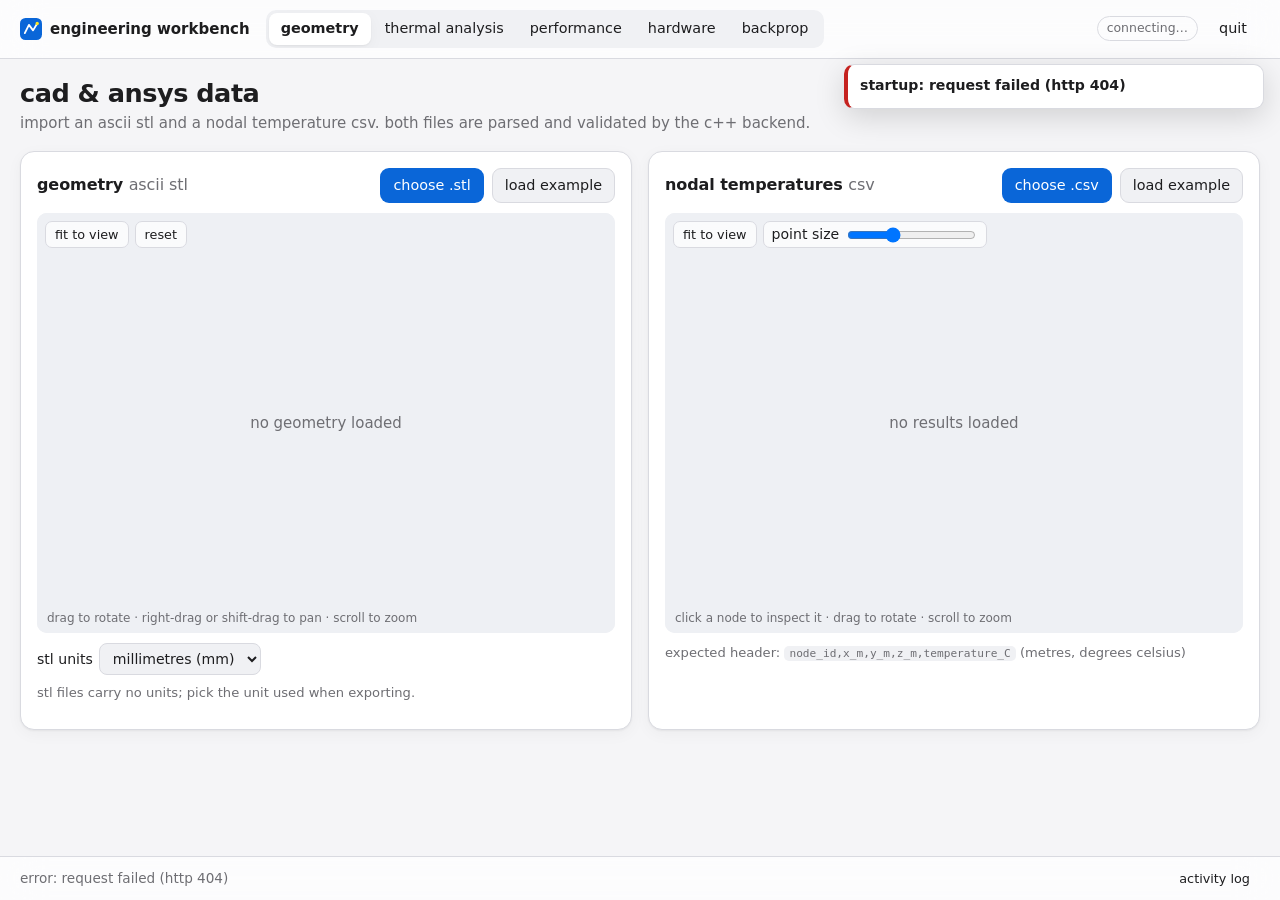
==== src/frontend/index.html @ 0b6282b2 "ui: geometry, thermal, performance, hardware and backprop views plain html/css/js, no third-party li" ====
<!doctype html>
<html lang="en">
<head>
<meta charset="utf-8">
<meta name="viewport" content="width=device-width, initial-scale=1">
<title>engineering workbench</title>
<link rel="icon" href="img/icon.svg" type="image/svg+xml">
<link rel="stylesheet" href="css/app.css">
</head>
<body>
<header class="topbar">
  <div class="brand">
    <img src="img/icon.svg" alt="" width="22" height="22">
    <span>engineering workbench</span>
  </div>
  <nav class="tabs" role="tablist" aria-label="views">
    <button role="tab" data-view="geometry" aria-selected="true">geometry</button>
    <button role="tab" data-view="thermal">thermal analysis</button>
    <button role="tab" data-view="performance">performance</button>
    <button role="tab" data-view="hardware">hardware</button>
    <button role="tab" data-view="backprop">backprop</button>
  </nav>
  <div class="topbar-right">
    <span id="conn" class="pill pill-muted" title="backend connection">connecting…</span>
    <button id="quit" class="btn btn-quiet" title="stop the backend and close">quit</button>
  </div>
</header>

<main>
  <!-- ======================= geometry ======================= -->
  <section id="view-geometry" class="view" role="tabpanel">
    <div class="view-head">
      <h1>cad &amp; ansys data</h1>
      <p>import an ascii stl and a nodal temperature csv. both files are parsed and validated by the c++ backend.</p>
    </div>
    <div class="grid-2">
      <article class="card">
        <div class="card-head">
          <h2>geometry <span class="muted">ascii stl</span></h2>
          <div class="row gap-s">
            <label class="btn btn-primary file-btn">choose .stl<input id="stl-file" type="file" accept=".stl,model/stl"></label>
            <button id="stl-example" class="btn">load example</button>
          </div>
        </div>
        <div class="viewer-wrap">
          <canvas id="stl-canvas" class="viewer" aria-label="3d stl view"></canvas>
          <div class="viewer-tools">
            <button class="btn btn-small" id="stl-fit">fit to view</button>
            <button class="btn btn-small" id="stl-reset">reset</button>
          </div>
          <div class="viewer-empty" id="stl-empty">no geometry loaded</div>
          <p class="viewer-hint">drag to rotate · right-drag or shift-drag to pan · scroll to zoom</p>
        </div>
        <div class="row gap-s wrap">
          <label class="field-inline">stl units
            <select id="stl-units">
              <option value="mm">millimetres (mm)</option>
              <option value="m">metres (m)</option>
              <option value="in">inches (in)</option>
            </select>
          </label>
          <span class="muted small">stl files carry no units; pick the unit used when exporting.</span>
        </div>
        <dl id="stl-info" class="facts"></dl>
      </article>

      <article class="card">
        <div class="card-head">
          <h2>nodal temperatures <span class="muted">csv</span></h2>
          <div class="row gap-s">
            <label class="btn btn-primary file-btn">choose .csv<input id="csv-file" type="file" accept=".csv,text/csv"></label>
            <button id="csv-example" class="btn">load example</button>
          </div>
        </div>
        <div class="viewer-wrap">
          <canvas id="csv-canvas" class="viewer" aria-label="3d point cloud view"></canvas>
          <div class="viewer-tools">
            <button class="btn btn-small" id="csv-fit">fit to view</button>
            <label class="field-inline small">point size <input id="csv-size" type="range" min="2" max="14" value="6"></label>
          </div>
          <div class="legend" id="csv-legend" hidden>
            <div class="legend-title">temperature (°C)</div>
            <div class="legend-body"><div class="legend-bar"></div><div class="legend-ticks" id="csv-ticks"></div></div>
          </div>
          <div class="viewer-empty" id="csv-empty">no results loaded</div>
          <p class="viewer-hint">click a node to inspect it · drag to rotate · scroll to zoom</p>
        </div>
        <p class="muted small">expected header: <code>node_id,x_m,y_m,z_m,temperature_C</code> (metres, degrees celsius)</p>
        <div id="csv-badge"></div>
        <dl id="csv-info" class="facts"></dl>
        <div id="csv-pick" class="pick" hidden></div>
      </article>
    </div>
  </section>

  <!-- ======================= thermal ======================= -->
  <section id="view-thermal" class="view" role="tabpanel" hidden>
    <div class="view-head">
      <h1>1d steady thermal fea</h1>
      <p>uniform rod, two-node linear elements: −d/dx(kA dT/dx) = qA with fixed end temperatures. lateral surface insulated.</p>
    </div>
    <div class="grid-side">
      <form id="fea-form" class="card form" novalidate>
        <h2>inputs</h2>
        <label class="field">length L <span class="unit">m</span><input name="L" type="text" inputmode="decimal" value="1" data-rule="pos"></label>
        <label class="field">area A <span class="unit">m²</span><input name="A" type="text" inputmode="decimal" value="1e-4" data-rule="pos"></label>
        <label class="field">conductivity k <span class="unit">W/(m·K)</span><input name="k" type="text" inputmode="decimal" value="10" data-rule="pos"></label>
        <label class="field">heat generation q <span class="unit">W/m³</span><input name="q" type="text" inputmode="decimal" value="10000" data-rule="num"></label>
        <label class="field">T(0) <span class="unit">°C</span><input name="T0" type="text" inputmode="decimal" value="100" data-rule="temp"></label>
        <label class="field">T(L) <span class="unit">°C</span><input name="TL" type="text" inputmode="decimal" value="20" data-rule="temp"></label>
        <label class="field">meshes N <span class="unit">elements</span><input name="meshes" type="text" value="10,20,40,80" data-rule="intlist"></label>
        <div class="row gap-s">
          <button class="btn btn-primary" type="submit" id="fea-run">run analysis</button>
          <button class="btn" type="button" id="fea-reset">brief values</button>
        </div>
      </form>
      <div class="stack">
        <article class="card">
          <div class="card-head">
            <h2>temperature along the rod</h2>
            <div class="row gap-s">
              <button class="btn btn-small" data-export="solution" disabled>nodes.csv</button>
              <button class="btn btn-small" data-export="midpoints" disabled>midpoints.csv</button>
              <button class="btn btn-small" data-png="fea-plot">png</button>
            </div>
          </div>
          <canvas id="fea-plot" class="plot"></canvas>
        </article>
        <article class="card">
          <div class="card-head">
            <h2>mesh convergence</h2>
            <div class="row gap-s">
              <button class="btn btn-small" data-export="convergence" disabled>convergence.csv</button>
              <button class="btn btn-small" data-png="conv-plot">png</button>
            </div>
          </div>
          <div class="table-wrap"><table id="fea-table" class="table"><thead><tr>
            <th>N</th><th>h (m)</th><th>max midpoint error (°C)</th><th>theory qh²/8k (°C)</th><th>max nodal error (°C)</th><th>observed order</th>
          </tr></thead><tbody><tr><td colspan="6" class="muted">run the analysis to fill this table</td></tr></tbody></table></div>
          <p class="muted small">midpoint error uses fe interpolation (T<sub>i</sub>+T<sub>i+1</sub>)/2 against the exact T at the element midpoint. observed order = log(e<sub>coarse</sub>/e<sub>fine</sub>) / log(h<sub>coarse</sub>/h<sub>fine</sub>).</p>
          <canvas id="conv-plot" class="plot plot-short"></canvas>
        </article>
        <article class="card prose">
          <h2>assumptions &amp; what i learned</h2>
          <ul>
            <li><b>physics:</b> steady state, constant k, uniform q, insulated sides, so heat only flows along x. units are si; temperature in °C (only differences enter the equation).</li>
            <li><b>boundary conditions:</b> both ends are dirichlet. they are imposed by moving the known column to the right-hand side and replacing the row with the identity, which keeps the matrix symmetric.</li>
            <li><b>element:</b> stiffness kA/h·[1 −1; −1 1], consistent load qAh/2·[1 1]. the global matrix is tridiagonal, solved with the thomas algorithm.</li>
            <li><b>debugging insight:</b> nodal errors came out at ~1e−13 °C for every mesh, which looked like "no convergence". that is a known 1d property: linear elements with exact load integration are exact at the nodes. the real discretisation error is between nodes, which is why the brief asks for midpoint errors; they fall 4× per mesh halving (order 2) and match qh²/8k exactly.</li>
          </ul>
        </article>
      </div>
    </div>
  </section>

  <!-- ======================= performance ======================= -->
  <section id="view-performance" class="view" role="tabpanel" hidden>
    <div class="view-head">
      <h1>multicore batch solves</h1>
      <p>the same fixed-seed batch of independent rod solves, run serially and on a bounded c++ worker pool.</p>
    </div>
    <div class="grid-side">
      <form id="perf-form" class="card form" novalidate>
        <h2>workload</h2>
        <label class="field">cases <span class="unit">solves</span><input name="cases" type="text" inputmode="numeric" value="200" data-rule="int"></label>
        <label class="field">mesh size <span class="unit">elements / case</span><input name="elements" type="text" inputmode="numeric" value="20000" data-rule="int"></label>
        <label class="field">seed<input name="seed" type="text" inputmode="numeric" value="20261101" data-rule="int0"></label>
        <label class="field">workers p<input name="workers" type="text" value="1,2,4" data-rule="intlist"></label>
        <label class="field">measured repetitions<input name="reps" type="text" inputmode="numeric" value="5" data-rule="int"></label>
        <label class="field">warm-up runs<input name="warmups" type="text" inputmode="numeric" value="1" data-rule="int0"></label>
        <p class="muted small">k is drawn from 1–400 W/(m·K), q from 1e3–1e5 W/m³. counts above the logical cpu count are skipped.</p>
        <div class="row gap-s">
          <button class="btn btn-primary" type="submit" id="perf-run">run benchmark</button>
        </div>
      </form>
      <div class="stack">
        <article class="card">
          <h2>machine</h2>
          <dl id="sys-info" class="facts facts-wide"></dl>
        </article>
        <article class="card">
          <div class="card-head">
            <h2>results</h2>
            <div class="row gap-s">
              <button class="btn btn-small" data-perf-export="benchmark_summary" disabled>summary.csv</button>
              <button class="btn btn-small" data-perf-export="benchmark_raw" disabled>raw.csv</button>
              <button class="btn btn-small" data-png="perf-plot">png</button>
            </div>
          </div>
          <div id="perf-agree"></div>
          <div class="table-wrap"><table id="perf-table" class="table"><thead><tr>
            <th>mode</th><th>p</th><th>runs (s)</th><th>median (s)</th><th>speedup T₁/Tₚ</th><th>efficiency</th><th>max |ΔT| (°C)</th>
          </tr></thead><tbody><tr><td colspan="7" class="muted">run the benchmark to fill this table</td></tr></tbody></table></div>
          <canvas id="perf-plot" class="plot plot-short"></canvas>
        </article>
        <article class="card prose">
          <h2>reading the numbers</h2>
          <ul>
            <li>only the solve loop is timed. case generation, thread start-up, file i/o and rendering are outside the timer; launch-to-ready is reported separately above.</li>
            <li>each solve is memory-bound (a few vectors of N doubles), so speedup flattens once threads compete for memory bandwidth and the shared cache.</li>
            <li>on hybrid cpus (performance + efficiency cores) a thread placed on an efficiency core finishes later, so efficiency below 1 is expected even with perfect load balancing.</li>
          </ul>
        </article>
      </div>
    </div>
  </section>

  <!-- ======================= hardware ======================= -->
  <section id="view-hardware" class="view" role="tabpanel" hidden>
    <div class="view-head">
      <h1>embedded integration</h1>
      <p>host-side adapters for one microcontroller, one fpga board and one jtag debug adapter. <b>every device here is simulated</b>; no usb, serial or jtag hardware is touched.</p>
    </div>
    <div class="row gap-s">
      <button class="btn btn-primary" id="hw-discover">discover devices</button>
      <span class="badge badge-sim">simulated</span>
    </div>
    <div id="hw-devices" class="grid-3"></div>
    <div class="grid-2">
      <article class="card">
        <h2>block diagram</h2>
        <img src="img/block_diagram.svg" alt="block diagram: host pc with usb hub to mcu board, fpga board and jtag adapter; jtag adapter drives the fpga tap" class="diagram">
      </article>
      <article class="card">
        <h2>device log</h2>
        <pre id="hw-log" class="log"></pre>
      </article>
    </div>
  </section>

  <!-- ======================= backprop ======================= -->
  <section id="view-backprop" class="view" role="tabpanel" hidden>
    <div class="view-head">
      <h1>handwritten backprop, checked in c++</h1>
      <p>h = tanh(wx + b), ŷ = vh + c, J = ½(ŷ − y)². x = 1, y = 2, start w = 0.5, b = 0, v = 1, c = 0, learning rate 0.1.</p>
    </div>
    <div class="grid-2">
      <article class="card">
        <h2>forward pass</h2>
        <dl id="bp-forward" class="facts"></dl>
        <h2>gradients: analytic vs central difference (ε = 1e−6)</h2>
        <div class="table-wrap"><table id="bp-table" class="table"><thead><tr>
          <th>param</th><th>before</th><th>∂J/∂θ analytic</th><th>central diff.</th><th>|error|</th><th>≤ 1e−5</th><th>after 1 step</th>
        </tr></thead><tbody></tbody></table></div>
        <div class="row gap-s">
          <button class="btn btn-small" data-bp-export="gradcheck">gradcheck.csv</button>
          <button class="btn btn-small" data-bp-export="loss">loss.csv</button>
        </div>
      </article>
      <article class="card">
        <div class="card-head">
          <h2>loss over training</h2>
          <button class="btn btn-small" data-png="bp-plot">png</button>
        </div>
        <canvas id="bp-plot" class="plot plot-short"></canvas>
        <div class="prose">
          <p>all four gradients are negative at the start: ŷ ≈ 0.462 is below the target 2, so increasing any parameter raises ŷ and lowers the loss. gradient descent steps against the gradient, so every parameter increases on the first step.</p>
          <p>the model can hit y = 2 exactly (via c alone), so the loss keeps falling towards zero; it drops fast early, then slows as the error and therefore the gradient shrink.</p>
        </div>
      </article>
    </div>
  </section>
</main>

<footer class="statusbar">
  <div id="status-text" class="status-text">ready</div>
  <div id="job" class="job" hidden>
    <div class="job-label" id="job-label"></div>
    <div class="progress"><div class="progress-fill" id="job-fill"></div></div>
    <button class="btn btn-small" id="job-cancel">cancel</button>
  </div>
  <button class="btn btn-small btn-quiet" id="log-toggle">activity log</button>
</footer>
<aside id="log-drawer" class="log-drawer" hidden>
  <div class="card-head"><h2>activity log</h2><button class="btn btn-small" id="log-close">close</button></div>
  <pre id="log-lines" class="log"></pre>
</aside>
<div id="toasts" class="toasts" aria-live="polite"></div>

<script type="module" src="js/main.js"></script>
</body>
</html>
---- src/frontend/css/app.css ----
/* engineering workbench ui. system font, light/dark tokens, no external assets. */

:root {
  --bg: #f5f5f7;
  --surface: #ffffff;
  --surface-2: #f0f1f4;
  --text: #1d1d1f;
  --muted: #6e6e73;
  --border: #d9dae0;
  --accent: #0a66d8;
  --accent-text: #ffffff;
  --ok: #1f8a4c;
  --warn: #b25e00;
  --err: #c5221f;
  --sim: #7a3fd1;
  --bar: rgba(255, 255, 255, 0.72);
  --shadow: 0 1px 2px rgba(0, 0, 0, 0.05), 0 4px 16px rgba(0, 0, 0, 0.04);
  --radius: 14px;
  --plot-grid: #e6e7eb;
  --plot-axis: #8e8e93;
  --viewer-bg: #eef0f4;
  color-scheme: light;
}

@media (prefers-color-scheme: dark) {
  :root {
    --bg: #111113;
    --surface: #1c1c1f;
    --surface-2: #26262a;
    --text: #f2f2f4;
    --muted: #9a9aa1;
    --border: #34343a;
    --accent: #3d8bff;
    --ok: #3ccf7c;
    --warn: #ffa53d;
    --err: #ff6b62;
    --sim: #b18cff;
    --bar: rgba(28, 28, 31, 0.72);
    --shadow: 0 1px 2px rgba(0, 0, 0, 0.4);
    --plot-grid: #2e2e33;
    --plot-axis: #8e8e93;
    --viewer-bg: #18181b;
    color-scheme: dark;
  }
}

* { box-sizing: border-box; }
[hidden] { display: none !important; }  /* class display rules must not resurrect hidden elements */
html, body { margin: 0; }
body {
  font: 15px/1.5 system-ui, "Segoe UI", sans-serif;
  background: var(--bg);
  color: var(--text);
  padding-bottom: 56px;
}
h1 { font-size: 1.6rem; line-height: 1.15; letter-spacing: -0.02em; margin: 0 0 4px; font-weight: 650; }
h2 { font-size: 1rem; margin: 0 0 10px; font-weight: 620; letter-spacing: -0.005em; }
p { margin: 0 0 8px; }
code { font: 0.85em ui-monospace, "Cascadia Mono", Consolas, monospace; background: var(--surface-2); padding: 1px 5px; border-radius: 5px; }
.muted { color: var(--muted); font-weight: 400; }
.small { font-size: 0.82rem; }

/* ---------- top bar ---------- */
.topbar {
  position: sticky; top: 0; z-index: 20;
  display: flex; align-items: center; gap: 16px;
  padding: 10px 20px;
  background: var(--bar);
  backdrop-filter: blur(20px) saturate(180%);
  -webkit-backdrop-filter: blur(20px) saturate(180%);
  border-bottom: 1px solid var(--border);
}
.brand { display: flex; align-items: center; gap: 8px; font-weight: 650; white-space: nowrap; }
.tabs { display: flex; gap: 2px; background: var(--surface-2); padding: 3px; border-radius: 10px; overflow-x: auto; }
.tabs button {
  border: 0; background: transparent; color: var(--text); font: inherit; font-size: 0.9rem;
  padding: 5px 12px; border-radius: 8px; cursor: pointer; white-space: nowrap;
}
.tabs button[aria-selected="true"] { background: var(--surface); box-shadow: var(--shadow); font-weight: 600; }
.tabs button:focus-visible { outline: 2px solid var(--accent); outline-offset: 1px; }
.topbar-right { margin-left: auto; display: flex; align-items: center; gap: 8px; }

/* ---------- layout ---------- */
main { max-width: 1440px; margin: 0 auto; padding: 20px; }
.view-head { margin-bottom: 16px; }
.view-head p { color: var(--muted); max-width: 820px; }
.grid-2 { display: grid; grid-template-columns: repeat(2, minmax(0, 1fr)); gap: 16px; margin-top: 16px; }
.grid-3 { display: grid; grid-template-columns: repeat(3, minmax(0, 1fr)); gap: 16px; margin-top: 16px; }
.grid-side { display: grid; grid-template-columns: 300px minmax(0, 1fr); gap: 16px; align-items: start; }
.stack { display: grid; gap: 16px; }
.stack .grid-2 { margin-top: 0; }
.row { display: flex; align-items: center; }
.wrap { flex-wrap: wrap; }
.gap-s { gap: 8px; }
@media (max-width: 1080px) {
  .grid-2, .grid-3, .grid-side { grid-template-columns: minmax(0, 1fr); }
  .topbar { flex-wrap: wrap; }
}

.card {
  background: var(--surface); border: 1px solid var(--border); border-radius: var(--radius);
  padding: 16px; box-shadow: var(--shadow); min-width: 0;
}
.card-head { display: flex; align-items: center; justify-content: space-between; gap: 8px; margin-bottom: 10px; flex-wrap: wrap; }
.card-head h2 { margin: 0; }

/* ---------- buttons ---------- */
.btn {
  font: inherit; font-size: 0.9rem; color: var(--text); background: var(--surface-2);
  border: 1px solid var(--border); border-radius: 9px; padding: 6px 12px; cursor: pointer;
  transition: transform 100ms ease-out, background 120ms;
}
.btn:hover { background: var(--border); }
.btn:active { transform: scale(0.97); }
.btn:disabled { opacity: 0.45; cursor: not-allowed; transform: none; }
.btn:focus-visible { outline: 2px solid var(--accent); outline-offset: 2px; }
.btn-primary { background: var(--accent); color: var(--accent-text); border-color: transparent; }
.btn-primary:hover { background: var(--accent); filter: brightness(1.08); }
.btn-small { font-size: 0.8rem; padding: 3px 9px; border-radius: 7px; }
.btn-quiet { background: transparent; border-color: transparent; }
.btn-danger { color: var(--err); }
.file-btn { position: relative; overflow: hidden; }
.file-btn input { position: absolute; inset: 0; opacity: 0; cursor: pointer; }

/* ---------- forms ---------- */
.form { display: grid; gap: 10px; }
.field { display: grid; grid-template-columns: 1fr auto; gap: 4px 8px; font-size: 0.88rem; }
.field input { grid-column: 1 / -1; }
.unit { color: var(--muted); font-size: 0.8rem; justify-self: end; }
input[type="text"], select {
  font: inherit; color: var(--text); background: var(--surface-2);
  border: 1px solid var(--border); border-radius: 8px; padding: 6px 9px; width: 100%;
}
input[type="text"]:focus, select:focus { outline: 2px solid var(--accent); outline-offset: 0; border-color: transparent; }
input[aria-invalid="true"] { border-color: var(--err); background: color-mix(in srgb, var(--err) 8%, var(--surface-2)); }
.field-error { grid-column: 1 / -1; color: var(--err); font-size: 0.8rem; }
.field-inline { display: inline-flex; align-items: center; gap: 6px; font-size: 0.88rem; }
.field-inline select { width: auto; }

/* ---------- facts, tables ---------- */
.facts { display: grid; grid-template-columns: max-content 1fr; gap: 3px 14px; margin: 10px 0 0; font-size: 0.88rem; }
.facts dt { color: var(--muted); }
.facts dd { margin: 0; font-variant-numeric: tabular-nums; overflow-wrap: anywhere; }
.facts-wide { grid-template-columns: max-content 1fr max-content 1fr; }
@media (max-width: 700px) { .facts-wide { grid-template-columns: max-content 1fr; } }
.table-wrap { overflow-x: auto; }
.table { border-collapse: collapse; width: 100%; font-size: 0.85rem; font-variant-numeric: tabular-nums; }
.table th { text-align: left; color: var(--muted); font-weight: 550; border-bottom: 1px solid var(--border); padding: 6px 8px; white-space: nowrap; }
.table td { border-bottom: 1px solid var(--border); padding: 6px 8px; white-space: nowrap; }
.table tr:last-child td { border-bottom: 0; }
.table td.ok { color: var(--ok); font-weight: 600; }
.table td.err { color: var(--err); font-weight: 600; }

/* ---------- badges / pills ---------- */
.pill { font-size: 0.78rem; padding: 2px 9px; border-radius: 99px; border: 1px solid var(--border); white-space: nowrap; }
.pill-ok { color: var(--ok); border-color: color-mix(in srgb, var(--ok) 40%, transparent); }
.pill-err { color: var(--err); border-color: color-mix(in srgb, var(--err) 40%, transparent); }
.pill-warn { color: var(--warn); border-color: color-mix(in srgb, var(--warn) 40%, transparent); }
.pill-muted { color: var(--muted); }
.badge { display: inline-block; font-size: 0.75rem; font-weight: 600; padding: 2px 8px; border-radius: 6px; letter-spacing: 0.02em; }
.badge-sim { color: var(--sim); background: color-mix(in srgb, var(--sim) 12%, transparent); }
.badge-ok { color: var(--ok); background: color-mix(in srgb, var(--ok) 12%, transparent); }
.badge-err { color: var(--err); background: color-mix(in srgb, var(--err) 12%, transparent); }
.badge-warn { color: var(--warn); background: color-mix(in srgb, var(--warn) 12%, transparent); }
.notice { font-size: 0.85rem; padding: 8px 10px; border-radius: 9px; margin-top: 10px; }
.notice-sim { color: var(--sim); background: color-mix(in srgb, var(--sim) 10%, transparent); }
.notice-warn { color: var(--warn); background: color-mix(in srgb, var(--warn) 10%, transparent); }

/* ---------- 3d viewers and plots ---------- */
.viewer-wrap { position: relative; border-radius: 10px; overflow: hidden; background: var(--viewer-bg); margin-bottom: 10px; }
.viewer { display: block; width: 100%; height: 420px; touch-action: none; cursor: grab; }
.viewer:active { cursor: grabbing; }
.viewer-tools { position: absolute; top: 8px; left: 8px; display: flex; gap: 6px; align-items: center; }
.viewer-tools .btn, .viewer-tools .field-inline { background: var(--bar); backdrop-filter: blur(12px); -webkit-backdrop-filter: blur(12px); }
.viewer-tools .field-inline { padding: 2px 8px; border-radius: 7px; border: 1px solid var(--border); }
.viewer-hint { position: absolute; bottom: 6px; left: 10px; margin: 0; font-size: 0.75rem; color: var(--muted); pointer-events: none; }
.viewer-empty { position: absolute; inset: 0; display: grid; place-items: center; color: var(--muted); pointer-events: none; }
.legend {
  position: absolute; top: 8px; right: 8px; padding: 8px 10px; border-radius: 10px;
  background: var(--bar); backdrop-filter: blur(12px); -webkit-backdrop-filter: blur(12px); border: 1px solid var(--border);
  font-size: 0.75rem;
}
.legend-title { font-weight: 600; margin-bottom: 4px; }
.legend-body { display: flex; gap: 6px; height: 180px; }
.legend-bar { width: 14px; border-radius: 4px; background: linear-gradient(to top, #440154, #3b528b, #21918c, #5ec962, #fde725); }
.legend-ticks { position: relative; width: 52px; font-variant-numeric: tabular-nums; }
.legend-ticks span { position: absolute; left: 0; transform: translateY(50%); white-space: nowrap; }
.pick { margin-top: 10px; padding: 10px 12px; border-radius: 10px; background: var(--surface-2); font-size: 0.88rem; }
.plot { display: block; width: 100%; height: 380px; }
.plot-short { height: 300px; }
.diagram { width: 100%; height: auto; border-radius: 8px; background: #fff; }

/* ---------- hardware cards ---------- */
.device h3 { margin: 0; font-size: 1rem; }
.device .kind { font-size: 0.75rem; color: var(--muted); text-transform: uppercase; letter-spacing: 0.06em; }
.device ul { margin: 8px 0; padding-left: 18px; font-size: 0.84rem; }
.device ul li { margin: 2px 0; }
.device .actions { display: flex; flex-wrap: wrap; gap: 6px; margin-top: 10px; }
.device .telemetry { margin-top: 10px; }
.device.busy { opacity: 0.75; }

/* ---------- prose ---------- */
.prose ul { margin: 0; padding-left: 18px; }
.prose li { margin: 6px 0; font-size: 0.9rem; }
.prose p { font-size: 0.9rem; }

/* ---------- status bar, log, toasts ---------- */
.statusbar {
  position: fixed; left: 0; right: 0; bottom: 0; z-index: 20;
  display: flex; align-items: center; gap: 16px; padding: 8px 20px;
  background: var(--bar); backdrop-filter: blur(20px) saturate(180%); -webkit-backdrop-filter: blur(20px) saturate(180%);
  border-top: 1px solid var(--border); font-size: 0.85rem;
}
.status-text { color: var(--muted); white-space: nowrap; overflow: hidden; text-overflow: ellipsis; min-width: 0; flex: 1; }
.job { display: flex; align-items: center; gap: 10px; flex: 1; min-width: 0; }
.job-label { white-space: nowrap; overflow: hidden; text-overflow: ellipsis; max-width: 260px; }
.progress { flex: 1; height: 6px; border-radius: 3px; background: var(--surface-2); overflow: hidden; min-width: 80px; }
.progress-fill { height: 100%; width: 0; background: var(--accent); border-radius: 3px; transition: width 150ms linear; }
.log { margin: 0; font: 0.78rem/1.45 ui-monospace, "Cascadia Mono", Consolas, monospace; white-space: pre-wrap; overflow-wrap: anywhere; max-height: 320px; overflow: auto; color: var(--text); }
.log-drawer {
  position: fixed; right: 16px; bottom: 56px; width: min(760px, calc(100vw - 32px)); z-index: 30;
  background: var(--surface); border: 1px solid var(--border); border-radius: var(--radius); padding: 14px; box-shadow: 0 12px 40px rgba(0,0,0,0.18);
}
.toasts { position: fixed; right: 16px; top: 64px; z-index: 40; display: grid; gap: 8px; width: min(420px, calc(100vw - 32px)); }
.toast {
  background: var(--surface); border: 1px solid var(--border); border-left: 4px solid var(--err);
  border-radius: 10px; padding: 10px 12px; box-shadow: 0 8px 30px rgba(0,0,0,0.15); font-size: 0.88rem;
  animation: toast-in 180ms ease-out;
}
.toast.ok { border-left-color: var(--ok); }
.toast.info { border-left-color: var(--accent); }
.toast b { display: block; margin-bottom: 2px; }
.toast .hint { color: var(--muted); }
@keyframes toast-in { from { opacity: 0; transform: translateY(-6px); } to { opacity: 1; transform: none; } }

@media (prefers-reduced-motion: reduce) {
  .toast { animation: none; }
  .btn:active { transform: none; }
  .progress-fill { transition: none; }
}
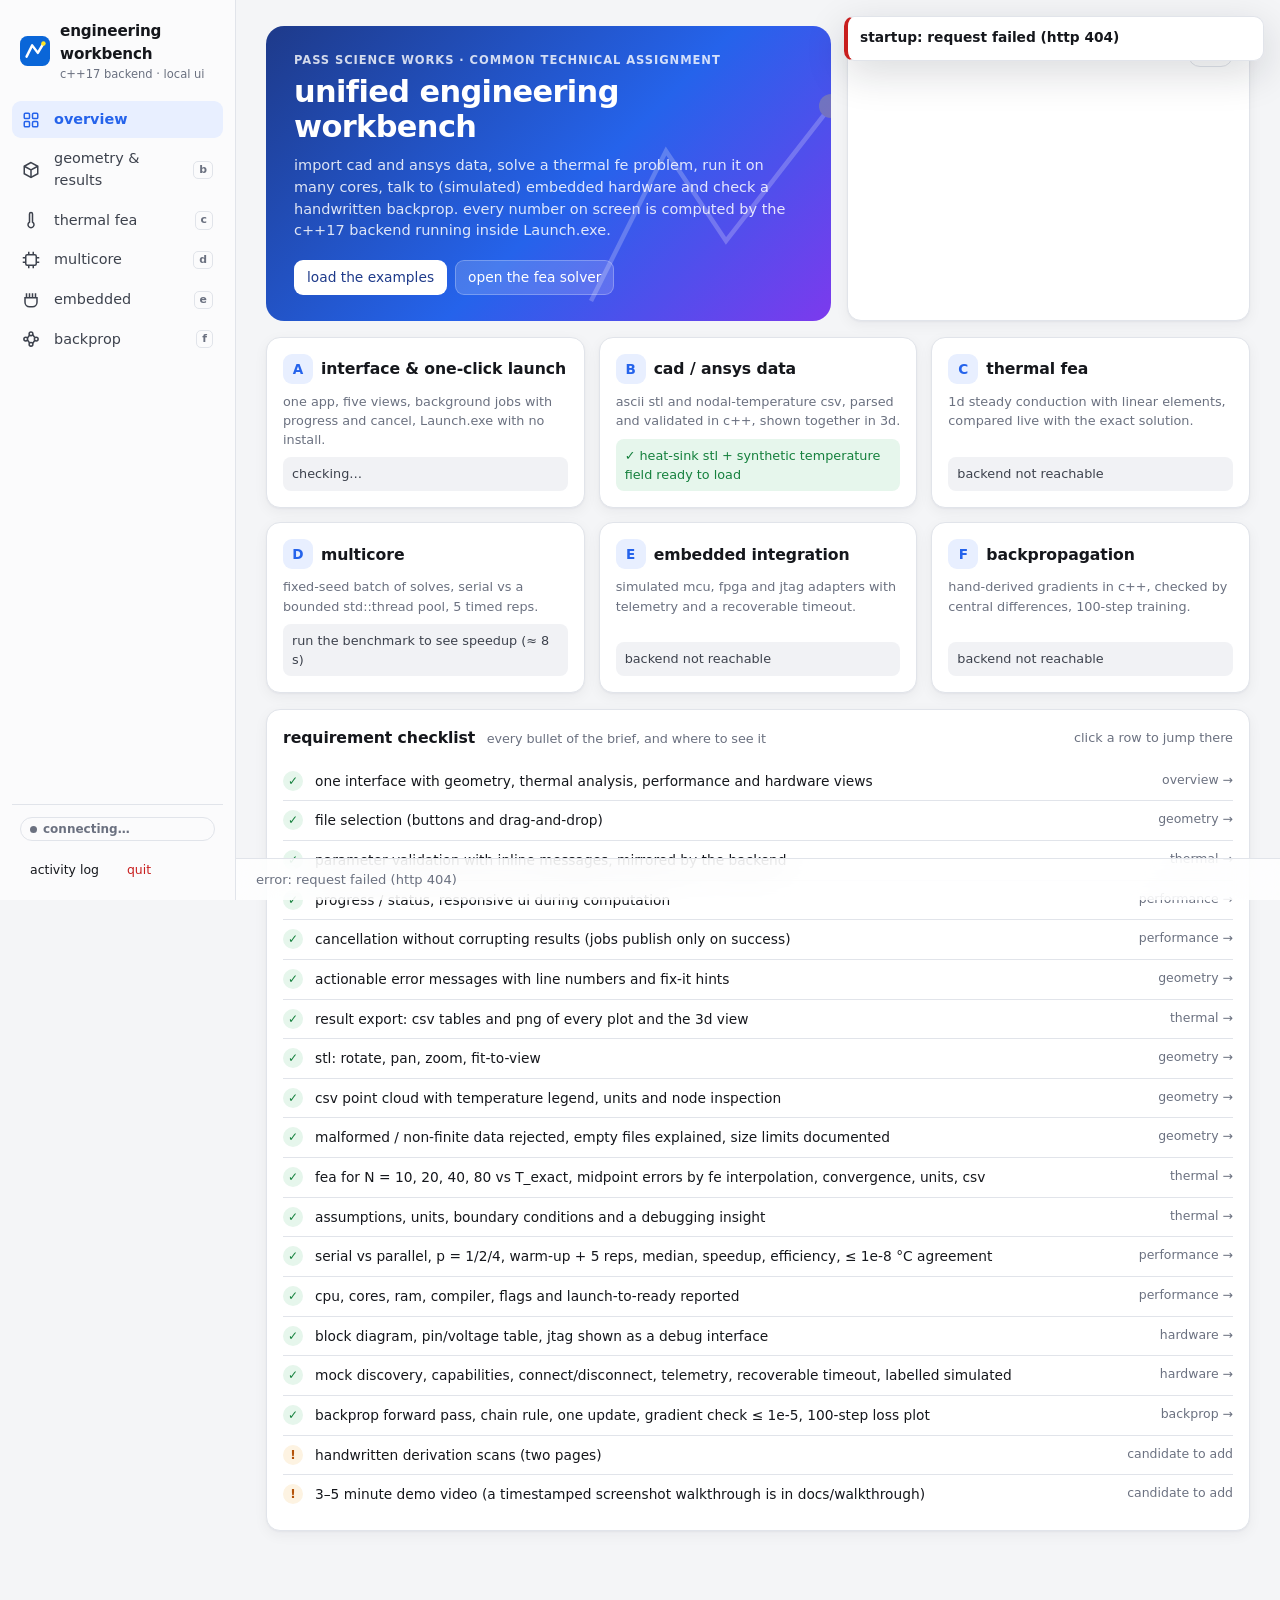
==== commit dc2fcc5b: "ui: rebuild as an interactive workbench - sidebar app shell with an overview page: one card per task" ====
--- a/src/frontend/index.html
+++ b/src/frontend/index.html
@@ -8,259 +8,402 @@
 <link rel="stylesheet" href="css/app.css">
 </head>
 <body>
-<header class="topbar">
-  <div class="brand">
-    <img src="img/icon.svg" alt="" width="22" height="22">
-    <span>engineering workbench</span>
-  </div>
-  <nav class="tabs" role="tablist" aria-label="views">
-    <button role="tab" data-view="geometry" aria-selected="true">geometry</button>
-    <button role="tab" data-view="thermal">thermal analysis</button>
-    <button role="tab" data-view="performance">performance</button>
-    <button role="tab" data-view="hardware">hardware</button>
-    <button role="tab" data-view="backprop">backprop</button>
-  </nav>
-  <div class="topbar-right">
-    <span id="conn" class="pill pill-muted" title="backend connection">connecting…</span>
-    <button id="quit" class="btn btn-quiet" title="stop the backend and close">quit</button>
-  </div>
-</header>
-
-<main>
-  <!-- ======================= geometry ======================= -->
-  <section id="view-geometry" class="view" role="tabpanel">
-    <div class="view-head">
-      <h1>cad &amp; ansys data</h1>
-      <p>import an ascii stl and a nodal temperature csv. both files are parsed and validated by the c++ backend.</p>
-    </div>
-    <div class="grid-2">
-      <article class="card">
-        <div class="card-head">
-          <h2>geometry <span class="muted">ascii stl</span></h2>
-          <div class="row gap-s">
-            <label class="btn btn-primary file-btn">choose .stl<input id="stl-file" type="file" accept=".stl,model/stl"></label>
-            <button id="stl-example" class="btn">load example</button>
-          </div>
-        </div>
-        <div class="viewer-wrap">
-          <canvas id="stl-canvas" class="viewer" aria-label="3d stl view"></canvas>
-          <div class="viewer-tools">
-            <button class="btn btn-small" id="stl-fit">fit to view</button>
-            <button class="btn btn-small" id="stl-reset">reset</button>
-          </div>
-          <div class="viewer-empty" id="stl-empty">no geometry loaded</div>
-          <p class="viewer-hint">drag to rotate · right-drag or shift-drag to pan · scroll to zoom</p>
-        </div>
-        <div class="row gap-s wrap">
-          <label class="field-inline">stl units
-            <select id="stl-units">
-              <option value="mm">millimetres (mm)</option>
-              <option value="m">metres (m)</option>
-              <option value="in">inches (in)</option>
-            </select>
-          </label>
-          <span class="muted small">stl files carry no units; pick the unit used when exporting.</span>
-        </div>
-        <dl id="stl-info" class="facts"></dl>
-      </article>
-
-      <article class="card">
-        <div class="card-head">
-          <h2>nodal temperatures <span class="muted">csv</span></h2>
-          <div class="row gap-s">
-            <label class="btn btn-primary file-btn">choose .csv<input id="csv-file" type="file" accept=".csv,text/csv"></label>
-            <button id="csv-example" class="btn">load example</button>
-          </div>
-        </div>
-        <div class="viewer-wrap">
-          <canvas id="csv-canvas" class="viewer" aria-label="3d point cloud view"></canvas>
-          <div class="viewer-tools">
-            <button class="btn btn-small" id="csv-fit">fit to view</button>
-            <label class="field-inline small">point size <input id="csv-size" type="range" min="2" max="14" value="6"></label>
-          </div>
-          <div class="legend" id="csv-legend" hidden>
+<div class="app">
+  <!-- ================= sidebar ================= -->
+  <aside class="sidebar">
+    <div class="brand">
+      <img src="img/icon.svg" alt="" width="30" height="30">
+      <div><b>engineering workbench</b><span>c++17 backend · local ui</span></div>
+    </div>
+    <nav class="nav" aria-label="views">
+      <button data-view="overview"><svg viewBox="0 0 24 24" fill="none" stroke="currentColor" stroke-width="2"><rect x="3" y="3" width="7" height="7" rx="1.5"/><rect x="14" y="3" width="7" height="7" rx="1.5"/><rect x="3" y="14" width="7" height="7" rx="1.5"/><rect x="14" y="14" width="7" height="7" rx="1.5"/></svg>overview<span></span></button>
+      <button data-view="geometry"><svg viewBox="0 0 24 24" fill="none" stroke="currentColor" stroke-width="2"><path d="M12 2 3 7v10l9 5 9-5V7z"/><path d="M3 7l9 5 9-5M12 12v10"/></svg>geometry &amp; results<span class="tag">b</span></button>
+      <button data-view="thermal"><svg viewBox="0 0 24 24" fill="none" stroke="currentColor" stroke-width="2"><path d="M14 14.8V4a2 2 0 1 0-4 0v10.8a4 4 0 1 0 4 0z"/></svg>thermal fea<span class="tag">c</span></button>
+      <button data-view="performance"><svg viewBox="0 0 24 24" fill="none" stroke="currentColor" stroke-width="2"><rect x="5" y="5" width="14" height="14" rx="2"/><path d="M9 1v4M15 1v4M9 19v4M15 19v4M1 9h4M1 15h4M19 9h4M19 15h4"/></svg>multicore<span class="tag">d</span></button>
+      <button data-view="hardware"><svg viewBox="0 0 24 24" fill="none" stroke="currentColor" stroke-width="2"><path d="M6 3v6M10 3v6M14 3v6M18 3v6M4 9h16v6a6 6 0 0 1-6 6h-4a6 6 0 0 1-6-6z"/></svg>embedded<span class="tag">e</span></button>
+      <button data-view="backprop"><svg viewBox="0 0 24 24" fill="none" stroke="currentColor" stroke-width="2"><circle cx="5" cy="12" r="2.5"/><circle cx="12" cy="5" r="2.5"/><circle cx="12" cy="19" r="2.5"/><circle cx="19" cy="12" r="2.5"/><path d="M7 11l3-4M7 13l3 4M14 6l3 4M14 18l3-4"/></svg>backprop<span class="tag">f</span></button>
+    </nav>
+    <div class="sidebar-foot">
+      <span id="conn" class="pill pill-muted">connecting…</span>
+      <div class="machine" id="machine"></div>
+      <div class="row">
+        <button class="btn btn-small btn-ghost" id="log-toggle">activity log</button>
+        <button class="btn btn-small btn-ghost btn-danger" id="quit" title="stop the backend">quit</button>
+      </div>
+    </div>
+  </aside>
+
+  <div class="main">
+  <!-- ================= overview ================= -->
+  <section id="view-overview" class="view page" hidden>
+    <div class="hero">
+      <div class="hero-main">
+        <div class="eyebrow" style="color:rgba(255,255,255,.8)">pass science works · common technical assignment</div>
+        <h1>unified engineering workbench</h1>
+        <p>import cad and ansys data, solve a thermal fe problem, run it on many cores, talk to (simulated) embedded hardware and check a handwritten backprop. every number on screen is computed by the c++17 backend running inside Launch.exe.</p>
+        <div class="row wrap">
+          <button class="btn btn-primary" data-goto="geometry" data-demo>load the examples</button>
+          <button class="btn" data-goto="thermal">open the fea solver</button>
+        </div>
+        <svg class="deco" viewBox="0 0 200 200" fill="none" stroke="#fff" stroke-width="3"><path d="M20 160 L70 60 L110 120 L180 30"/><circle cx="180" cy="30" r="8" fill="#fde725" stroke="none"/></svg>
+      </div>
+      <div class="card">
+        <div class="card-head"><h2>this session</h2><span class="pill pill-muted" id="ov-conn">…</span></div>
+        <dl class="facts" id="ov-session"></dl>
+      </div>
+    </div>
+    <div class="task-grid" id="ov-tasks"></div>
+    <div class="card" style="margin-top:16px">
+      <div class="card-head">
+        <h2>requirement checklist <span class="sub">every bullet of the brief, and where to see it</span></h2>
+        <span class="muted small">click a row to jump there</span>
+      </div>
+      <div class="checklist" id="ov-checklist"></div>
+    </div>
+  </section>
+
+  <!-- ================= geometry ================= -->
+  <section id="view-geometry" class="view page" hidden>
+    <div class="page-head">
+      <div>
+        <div class="eyebrow">task b · cad / ansys data</div>
+        <h1>geometry &amp; nodal results</h1>
+        <p>an ascii stl and a nodal-temperature csv, parsed and validated in c++, shown together in one 3d view. drop files anywhere on the viewer.</p>
+      </div>
+      <div class="row wrap">
+        <label class="btn file-btn">open .stl<input id="stl-file" type="file" accept=".stl"></label>
+        <label class="btn file-btn">open .csv<input id="csv-file" type="file" accept=".csv,text/csv"></label>
+        <button class="btn btn-primary" id="geo-examples">load examples</button>
+      </div>
+    </div>
+    <div class="split-r">
+      <div class="stack">
+        <div class="viewer-wrap" id="geo-wrap">
+          <canvas id="geo-canvas" class="viewer" aria-label="3d view"></canvas>
+          <canvas id="geo-gizmo" class="viewer-gizmo"></canvas>
+          <div class="overlay overlay-tl">
+            <div class="seg" id="geo-views" role="group" aria-label="view">
+              <button data-v="iso" aria-pressed="true">iso</button><button data-v="top">top</button><button data-v="front">front</button><button data-v="right">right</button>
+            </div>
+            <button class="btn btn-small glass" id="geo-fit">fit</button>
+            <button class="btn btn-small glass" id="geo-png">png</button>
+          </div>
+          <div class="legend glass" id="geo-legend" hidden>
             <div class="legend-title">temperature (°C)</div>
-            <div class="legend-body"><div class="legend-bar"></div><div class="legend-ticks" id="csv-ticks"></div></div>
-          </div>
-          <div class="viewer-empty" id="csv-empty">no results loaded</div>
-          <p class="viewer-hint">click a node to inspect it · drag to rotate · scroll to zoom</p>
-        </div>
-        <p class="muted small">expected header: <code>node_id,x_m,y_m,z_m,temperature_C</code> (metres, degrees celsius)</p>
-        <div id="csv-badge"></div>
-        <dl id="csv-info" class="facts"></dl>
-        <div id="csv-pick" class="pick" hidden></div>
-      </article>
-    </div>
-  </section>
-
-  <!-- ======================= thermal ======================= -->
-  <section id="view-thermal" class="view" role="tabpanel" hidden>
-    <div class="view-head">
-      <h1>1d steady thermal fea</h1>
-      <p>uniform rod, two-node linear elements: −d/dx(kA dT/dx) = qA with fixed end temperatures. lateral surface insulated.</p>
-    </div>
-    <div class="grid-side">
-      <form id="fea-form" class="card form" novalidate>
-        <h2>inputs</h2>
-        <label class="field">length L <span class="unit">m</span><input name="L" type="text" inputmode="decimal" value="1" data-rule="pos"></label>
-        <label class="field">area A <span class="unit">m²</span><input name="A" type="text" inputmode="decimal" value="1e-4" data-rule="pos"></label>
-        <label class="field">conductivity k <span class="unit">W/(m·K)</span><input name="k" type="text" inputmode="decimal" value="10" data-rule="pos"></label>
-        <label class="field">heat generation q <span class="unit">W/m³</span><input name="q" type="text" inputmode="decimal" value="10000" data-rule="num"></label>
-        <label class="field">T(0) <span class="unit">°C</span><input name="T0" type="text" inputmode="decimal" value="100" data-rule="temp"></label>
-        <label class="field">T(L) <span class="unit">°C</span><input name="TL" type="text" inputmode="decimal" value="20" data-rule="temp"></label>
-        <label class="field">meshes N <span class="unit">elements</span><input name="meshes" type="text" value="10,20,40,80" data-rule="intlist"></label>
-        <div class="row gap-s">
-          <button class="btn btn-primary" type="submit" id="fea-run">run analysis</button>
-          <button class="btn" type="button" id="fea-reset">brief values</button>
+            <div class="legend-body"><div class="legend-bar" id="geo-legend-bar"></div><div class="legend-ticks" id="geo-ticks"></div></div>
+          </div>
+          <div class="tooltip glass" id="geo-tip" hidden></div>
+          <div class="dropzone" id="geo-drop">
+            <div class="inner">
+              <svg viewBox="0 0 24 24" fill="none" stroke="currentColor" stroke-width="1.6"><path d="M12 2 3 7v10l9 5 9-5V7z"/><path d="M3 7l9 5 9-5M12 12v10"/></svg>
+              <b>drop an .stl or .csv here</b>
+              <span class="muted small">ascii stl in any unit · csv with node_id,x_m,y_m,z_m,temperature_C</span>
+              <button class="btn btn-primary" id="geo-examples-2">load the heat-sink examples</button>
+            </div>
+          </div>
+          <p class="viewer-hint">drag rotate · right-drag / shift-drag pan · wheel zoom · hover a node to inspect, click to pin</p>
+        </div>
+        <div class="grid-2">
+          <div class="card"><div class="card-head"><h2>geometry file</h2><span id="stl-status"></span></div><dl class="facts" id="stl-info"><dt>status</dt><dd class="muted">no stl loaded</dd></dl></div>
+          <div class="card"><div class="card-head"><h2>results file</h2><span id="csv-status"></span></div><div id="csv-badge"></div><dl class="facts" id="csv-info"><dt>status</dt><dd class="muted">no csv loaded</dd></dl></div>
+        </div>
+      </div>
+      <div class="card inspector sticky">
+        <div class="section">
+          <h3>geometry</h3>
+          <label class="switch"><input type="checkbox" id="show-mesh" checked> show stl</label>
+          <div class="field" style="margin-top:10px">
+            <div class="field-top">stl unit <span class="unit">converted to metres in c++</span></div>
+            <select id="stl-units"><option value="mm">millimetres (mm)</option><option value="cm">centimetres (cm)</option><option value="m">metres (m)</option><option value="in">inches (in)</option></select>
+          </div>
+          <div class="field"><div class="field-top">opacity <span class="unit" id="opacity-val">100 %</span></div><input type="range" id="mesh-opacity" min="10" max="100" value="100"></div>
+          <label class="switch"><input type="checkbox" id="wireframe"> wireframe edges</label>
+        </div>
+        <div class="section">
+          <h3>results</h3>
+          <label class="switch"><input type="checkbox" id="show-points" checked> show nodes</label>
+          <div class="field" style="margin-top:10px">
+            <div class="field-top">colour map</div>
+            <div class="seg" id="cmap"><button data-c="inferno" aria-pressed="true">inferno</button><button data-c="viridis">viridis</button><button data-c="coolwarm">cool–warm</button></div>
+          </div>
+          <div class="field"><div class="field-top">show nodes ≥ <span class="unit num" id="thr-val">–</span></div><input type="range" id="threshold" min="0" max="1000" value="0" disabled></div>
+          <div class="field"><div class="field-top">colour range (°C) <button class="btn btn-small btn-ghost" id="range-auto">auto</button></div>
+            <div class="row"><input type="number" id="range-lo" step="any" aria-label="minimum °C"><span class="muted">to</span><input type="number" id="range-hi" step="any" aria-label="maximum °C"></div></div>
+          <div class="field"><div class="field-top">point size <span class="unit" id="size-val">5 px</span></div><input type="range" id="point-size" min="2" max="14" value="5"></div>
+        </div>
+        <div class="section">
+          <h3>inspect node <button class="btn btn-small btn-ghost" id="hottest">hottest</button></h3>
+          <dl class="facts" id="pick-info"><dt>node</dt><dd class="muted">hover or click a node</dd></dl>
+        </div>
+      </div>
+    </div>
+  </section>
+
+  <!-- ================= thermal ================= -->
+  <section id="view-thermal" class="view page" hidden>
+    <div class="page-head">
+      <div>
+        <div class="eyebrow">task c · thermal fea</div>
+        <h1>1d steady conduction, linear elements</h1>
+        <p>−d/dx(kA dT/dx) = qA with T(0) and T(L) fixed and insulated sides. move any slider: the c++ solver re-runs every mesh and compares it with T<sub>exact</sub>(x) = T₀ + (T_L − T₀)x/L + (q/2k)x(L − x).</p>
+      </div>
+      <div class="row wrap">
+        <button class="btn" id="fea-brief">reset to brief values</button>
+        <button class="btn" id="fea-job" title="for very fine meshes: runs in the background with progress and cancel">run as job</button>
+      </div>
+    </div>
+    <div class="split">
+      <form class="card sticky" id="fea-form" novalidate>
+        <div class="section">
+          <h3>material &amp; load</h3>
+          <div class="field" data-slider="k" data-min="0.5" data-max="400" data-step="0.5"><div class="field-top">conductivity k <span class="unit">W/(m·K)</span></div><div class="field-row"><input type="range"><input type="text" inputmode="decimal" name="k" value="10" data-rule="pos"></div></div>
+          <div class="field" data-slider="q" data-min="-20000" data-max="50000" data-step="100"><div class="field-top">heat generation q <span class="unit">W/m³</span></div><div class="field-row"><input type="range"><input type="text" inputmode="decimal" name="q" value="10000" data-rule="num"></div></div>
+        </div>
+        <div class="section">
+          <h3>boundary temperatures</h3>
+          <div class="field" data-slider="T0" data-min="-50" data-max="300" data-step="1"><div class="field-top">T(0) <span class="unit">°C</span></div><div class="field-row"><input type="range"><input type="text" inputmode="decimal" name="T0" value="100" data-rule="temp"></div></div>
+          <div class="field" data-slider="TL" data-min="-50" data-max="300" data-step="1"><div class="field-top">T(L) <span class="unit">°C</span></div><div class="field-row"><input type="range"><input type="text" inputmode="decimal" name="TL" value="20" data-rule="temp"></div></div>
+        </div>
+        <div class="section">
+          <h3>geometry</h3>
+          <div class="field" data-slider="L" data-min="0.1" data-max="5" data-step="0.1"><div class="field-top">length L <span class="unit">m</span></div><div class="field-row"><input type="range"><input type="text" inputmode="decimal" name="L" value="1" data-rule="pos"></div></div>
+          <div class="field"><div class="field-top">area A <span class="unit">m²</span></div><input type="text" inputmode="decimal" name="A" value="1e-4" data-rule="pos"></div>
+        </div>
+        <div class="section">
+          <h3>meshes N <span class="muted small">elements</span></h3>
+          <div class="chips" id="mesh-chips"></div>
+          <div class="field" style="margin-top:10px"><div class="field-top">custom list</div><input type="text" name="meshes" id="meshes" value="10,20,40,80" data-rule="intlist"></div>
         </div>
       </form>
       <div class="stack">
-        <article class="card">
+        <div class="kpis" id="fea-kpis"></div>
+        <div class="card">
           <div class="card-head">
             <h2>temperature along the rod</h2>
-            <div class="row gap-s">
-              <button class="btn btn-small" data-export="solution" disabled>nodes.csv</button>
-              <button class="btn btn-small" data-export="midpoints" disabled>midpoints.csv</button>
-              <button class="btn btn-small" data-png="fea-plot">png</button>
+            <div class="row"><button class="btn btn-small" data-csv="nodes">nodes.csv</button><button class="btn btn-small" data-png="fea-plot">png</button></div>
+          </div>
+          <canvas id="fea-plot" class="plot plot-tall"></canvas>
+          <p class="muted small" style="margin:6px 0 0">every plot: drag a box to zoom, double-click to reset, click a legend entry to hide it, hover for values.</p>
+        </div>
+        <div class="grid-2">
+          <div class="card">
+            <div class="card-head">
+              <h2>error along the rod <span class="sub">|T_fe(x) − T_exact(x)|</span></h2>
+              <div class="row"><button class="btn btn-small" data-csv="midpoints">midpoints.csv</button><button class="btn btn-small" data-png="err-plot">png</button></div>
             </div>
-          </div>
-          <canvas id="fea-plot" class="plot"></canvas>
-        </article>
-        <article class="card">
+            <canvas id="err-plot" class="plot"></canvas>
+            <p class="muted small" style="margin:8px 0 0">zero at every node, an arch inside each element; the arch tops are the midpoint errors the brief asks for. hide N = 10 in the legend to see the finer meshes.</p>
+          </div>
+          <div class="card">
+            <div class="card-head">
+              <h2>mesh convergence</h2>
+              <div class="row"><button class="btn btn-small" data-csv="convergence">convergence.csv</button><button class="btn btn-small" data-png="conv-plot">png</button></div>
+            </div>
+            <canvas id="conv-plot" class="plot"></canvas>
+            <p class="muted small" style="margin:8px 0 0">log–log: a slope of 2 means the error drops 4× each time h halves.</p>
+          </div>
+        </div>
+        <div class="card">
+          <div class="card-head"><h2>error table</h2><span class="muted small">midpoint error uses fe interpolation (T<sub>i</sub>+T<sub>i+1</sub>)/2</span></div>
+          <div class="table-wrap"><table class="table" id="fea-table"><thead><tr>
+            <th>N</th><th>h (m)</th><th>max midpoint error (°C)</th><th>theory qh²/8k (°C)</th><th>at x (m)</th><th>max nodal error (°C)</th><th>observed order</th>
+          </tr></thead><tbody></tbody></table></div>
+        </div>
+        <details class="card more">
+          <summary>assumptions, units, boundary conditions and what i learned</summary>
+          <div class="prose"><ul>
+            <li><b>physics:</b> steady state, constant k, uniform q, insulated sides, so heat only flows along x. si units; temperature in °C (only differences enter the equation).</li>
+            <li><b>elements:</b> stiffness kA/h·[1 −1; −1 1] (W/K) and consistent load qAh/2·[1 1] (W), summed into a tridiagonal system solved by the thomas algorithm.</li>
+            <li><b>boundary conditions:</b> both ends are dirichlet. the known column moves to the right-hand side and the row becomes the identity, which keeps the matrix symmetric.</li>
+            <li><b>check yourself:</b> the kpi row shows heat leaving both ends; it always adds up to the heat generated, qAL (energy balance).</li>
+            <li><b>debugging insight:</b> nodal errors are ~1e−13 °C on every mesh, which first looks like "no convergence". in 1d, linear elements with exact load integration are exact at the nodes; the error lives between them (see the arches above). that is why midpoint errors are the right measure; they equal qh²/8k and converge at order 2.</li>
+          </ul></div>
+        </details>
+      </div>
+    </div>
+  </section>
+
+  <!-- ================= performance ================= -->
+  <section id="view-performance" class="view page" hidden>
+    <div class="page-head">
+      <div>
+        <div class="eyebrow">task d · multicore</div>
+        <h1>serial vs worker-pool batch solves</h1>
+        <p>the same fixed-seed batch of independent rod solves, run serially and on a bounded pool of std::threads. configurations are interleaved each round so cpu turbo drift hits them all equally.</p>
+      </div>
+      <div class="row"><button class="btn btn-primary" id="perf-run">run benchmark</button></div>
+    </div>
+    <div class="split">
+      <div class="stack sticky">
+        <form class="card" id="perf-form" novalidate>
+          <div class="section">
+            <h3>workload</h3>
+            <div class="field"><div class="field-top">cases <span class="unit">independent solves</span></div><input type="text" inputmode="numeric" name="cases" value="200" data-rule="int"></div>
+            <div class="field"><div class="field-top">mesh size <span class="unit">elements / case</span></div><input type="text" inputmode="numeric" name="elements" value="20000" data-rule="int"></div>
+            <div class="field"><div class="field-top">seed</div><input type="text" inputmode="numeric" name="seed" value="20261101" data-rule="int0"></div>
+            <p class="muted small" style="margin:0">k ∈ [1, 400] W/(m·K), q ∈ [1e3, 1e5] W/m³, drawn from the seed.</p>
+          </div>
+          <div class="section">
+            <h3>workers p</h3>
+            <div class="chips" id="worker-chips"></div>
+            <input type="hidden" name="workers" id="workers" value="1,2,4" data-rule="intlist">
+          </div>
+          <div class="section">
+            <h3>timing protocol</h3>
+            <div class="grid-2" style="gap:10px">
+              <div class="field"><div class="field-top">warm-up</div><input type="text" inputmode="numeric" name="warmups" value="1" data-rule="int0"></div>
+              <div class="field"><div class="field-top">measured</div><input type="text" inputmode="numeric" name="reps" value="5" data-rule="int"></div>
+            </div>
+          </div>
+        </form>
+        <div class="card"><div class="card-head"><h2>machine</h2></div><dl class="facts" id="sys-info"></dl></div>
+      </div>
+      <div class="stack">
+        <div class="kpis" id="perf-kpis"></div>
+        <div class="card">
           <div class="card-head">
-            <h2>mesh convergence</h2>
-            <div class="row gap-s">
-              <button class="btn btn-small" data-export="convergence" disabled>convergence.csv</button>
-              <button class="btn btn-small" data-png="conv-plot">png</button>
-            </div>
-          </div>
-          <div class="table-wrap"><table id="fea-table" class="table"><thead><tr>
-            <th>N</th><th>h (m)</th><th>max midpoint error (°C)</th><th>theory qh²/8k (°C)</th><th>max nodal error (°C)</th><th>observed order</th>
-          </tr></thead><tbody><tr><td colspan="6" class="muted">run the analysis to fill this table</td></tr></tbody></table></div>
-          <p class="muted small">midpoint error uses fe interpolation (T<sub>i</sub>+T<sub>i+1</sub>)/2 against the exact T at the element midpoint. observed order = log(e<sub>coarse</sub>/e<sub>fine</sub>) / log(h<sub>coarse</sub>/h<sub>fine</sub>).</p>
-          <canvas id="conv-plot" class="plot plot-short"></canvas>
-        </article>
-        <article class="card prose">
-          <h2>assumptions &amp; what i learned</h2>
-          <ul>
-            <li><b>physics:</b> steady state, constant k, uniform q, insulated sides, so heat only flows along x. units are si; temperature in °C (only differences enter the equation).</li>
-            <li><b>boundary conditions:</b> both ends are dirichlet. they are imposed by moving the known column to the right-hand side and replacing the row with the identity, which keeps the matrix symmetric.</li>
-            <li><b>element:</b> stiffness kA/h·[1 −1; −1 1], consistent load qAh/2·[1 1]. the global matrix is tridiagonal, solved with the thomas algorithm.</li>
-            <li><b>debugging insight:</b> nodal errors came out at ~1e−13 °C for every mesh, which looked like "no convergence". that is a known 1d property: linear elements with exact load integration are exact at the nodes. the real discretisation error is between nodes, which is why the brief asks for midpoint errors; they fall 4× per mesh halving (order 2) and match qh²/8k exactly.</li>
-          </ul>
-        </article>
-      </div>
-    </div>
-  </section>
-
-  <!-- ======================= performance ======================= -->
-  <section id="view-performance" class="view" role="tabpanel" hidden>
-    <div class="view-head">
-      <h1>multicore batch solves</h1>
-      <p>the same fixed-seed batch of independent rod solves, run serially and on a bounded c++ worker pool.</p>
-    </div>
-    <div class="grid-side">
-      <form id="perf-form" class="card form" novalidate>
-        <h2>workload</h2>
-        <label class="field">cases <span class="unit">solves</span><input name="cases" type="text" inputmode="numeric" value="200" data-rule="int"></label>
-        <label class="field">mesh size <span class="unit">elements / case</span><input name="elements" type="text" inputmode="numeric" value="20000" data-rule="int"></label>
-        <label class="field">seed<input name="seed" type="text" inputmode="numeric" value="20261101" data-rule="int0"></label>
-        <label class="field">workers p<input name="workers" type="text" value="1,2,4" data-rule="intlist"></label>
-        <label class="field">measured repetitions<input name="reps" type="text" inputmode="numeric" value="5" data-rule="int"></label>
-        <label class="field">warm-up runs<input name="warmups" type="text" inputmode="numeric" value="1" data-rule="int0"></label>
-        <p class="muted small">k is drawn from 1–400 W/(m·K), q from 1e3–1e5 W/m³. counts above the logical cpu count are skipped.</p>
-        <div class="row gap-s">
-          <button class="btn btn-primary" type="submit" id="perf-run">run benchmark</button>
+            <h2>every run, live <span class="sub">time of each run as it finishes · hollow = warm-up</span></h2>
+            <button class="btn btn-small" data-png="runs-plot">png</button>
+          </div>
+          <canvas id="runs-plot" class="plot"></canvas>
+        </div>
+        <div class="grid-2">
+          <div class="card">
+            <div class="card-head"><h2>median time <span class="sub">bars · whiskers = min–max</span></h2><button class="btn btn-small" data-png="bar-plot">png</button></div>
+            <canvas id="bar-plot" class="plot"></canvas>
+          </div>
+          <div class="card">
+            <div class="card-head"><h2>speedup T₁/Tₚ</h2><button class="btn btn-small" data-png="speed-plot">png</button></div>
+            <canvas id="speed-plot" class="plot"></canvas>
+          </div>
+        </div>
+        <div class="card">
+          <div class="card-head">
+            <h2>results</h2>
+            <div class="row"><button class="btn btn-small" data-perf-export="benchmark_summary" disabled>summary.csv</button><button class="btn btn-small" data-perf-export="benchmark_raw" disabled>raw.csv</button></div>
+          </div>
+          <div id="perf-agree"></div>
+          <div class="table-wrap"><table class="table" id="perf-table"><thead><tr>
+            <th>mode</th><th>p</th><th>runs (s)</th><th>median (s)</th><th>speedup</th><th>efficiency</th><th>max |ΔT| vs serial (°C)</th>
+          </tr></thead><tbody><tr><td colspan="7" class="muted">run the benchmark to fill this table</td></tr></tbody></table></div>
+        </div>
+        <details class="card more">
+          <summary>how to read the numbers</summary>
+          <div class="prose"><ul>
+            <li>only the solve loop is timed: case generation, thread start-up, file i/o and rendering are outside the timer. launch-to-ready is measured separately (sidebar).</li>
+            <li>each solve streams a few vectors of N doubles, so it is memory-bound; speedup flattens once threads share memory bandwidth and cache.</li>
+            <li>on hybrid cpus a thread on an efficiency core finishes later, so efficiency a little below 1 is expected. dynamic scheduling (one case at a time from an atomic counter) limits the damage.</li>
+            <li>laptop turbo budgets expire after a few seconds of load: the first round is often fastest. that is why rounds are interleaved and the median is reported.</li>
+          </ul></div>
+        </details>
+      </div>
+    </div>
+  </section>
+
+  <!-- ================= hardware ================= -->
+  <section id="view-hardware" class="view page" hidden>
+    <div class="page-head">
+      <div>
+        <div class="eyebrow">task e · embedded integration</div>
+        <h1>mcu, fpga and jtag adapter</h1>
+        <p>host-side c++ adapters with discovery, capabilities, connect/disconnect and telemetry. <b>every device is simulated</b>: nothing touches usb, serial or jtag hardware.</p>
+      </div>
+      <div class="row wrap">
+        <span class="badge badge-sim">simulated</span>
+        <button class="btn btn-primary" id="hw-discover">discover devices</button>
+      </div>
+    </div>
+    <div class="card" style="margin-bottom:16px">
+      <div class="card-head"><h2>topology <span class="sub">colours follow each device's link state · animated links carry live telemetry</span></h2></div>
+      <svg class="topology" id="topology" viewBox="0 0 900 250" role="img" aria-label="topology"></svg>
+    </div>
+    <div class="grid-3" id="hw-devices"></div>
+    <div class="grid-2" style="margin-top:16px">
+      <div class="card">
+        <div class="card-head"><h2>interface &amp; voltage summary</h2><a class="small" href="img/block_diagram.svg" target="_blank">full block diagram ↗</a></div>
+        <div class="table-wrap"><table class="table">
+          <thead><tr><th>link</th><th>level</th><th>notes</th></tr></thead>
+          <tbody>
+            <tr><td>usb → mcu board</td><td>5 V in, 3.3 V i/o</td><td>cdc-acm com port, bus-powered</td></tr>
+            <tr><td>usb → fpga uart</td><td>3.3 V bank</td><td>data only; board on its own 5 V / 2 A supply</td></tr>
+            <tr><td>jtag → fpga</td><td>follows target vref</td><td>adapter drives tck/tms/tdi, target drives tdo; one master per chain</td></tr>
+            <tr><td>swd → mcu (optional)</td><td>3.3 V vtref</td><td>remove on-board st-link jumpers first</td></tr>
+            <tr><td>mcu ↔ fpga uart</td><td>3.3 V ↔ vcco</td><td>level translator if the bank is 1.8 V</td></tr>
+            <tr><td>ground</td><td>single star point</td><td>connected before any signal cable</td></tr>
+          </tbody>
+        </table></div>
+        <p class="muted small" style="margin:10px 0 0">the jtag adapter is a <b>debug interface</b>: it drives another board's test access port, follows that board's vref and runs no workload of its own, so it is never offered as a compute target. pin numbers and the integration plan: docs/embedded_design.md.</p>
+      </div>
+      <div class="card">
+        <div class="card-head"><h2>device log</h2><button class="btn btn-small btn-ghost" id="hw-clear">clear</button></div>
+        <pre class="log" id="hw-log"></pre>
+      </div>
+    </div>
+  </section>
+
+  <!-- ================= backprop ================= -->
+  <section id="view-backprop" class="view page" hidden>
+    <div class="page-head">
+      <div>
+        <div class="eyebrow">task f · backpropagation</div>
+        <h1>one tanh neuron, gradients by hand</h1>
+        <p>h = tanh(wx + b), ŷ = vh + c, J = ½(ŷ − y)². the c++ backend applies the chain rule written out by hand (no autodiff) and checks it with central differences.</p>
+      </div>
+      <div class="row wrap"><button class="btn" id="bp-reset">reset to brief values</button></div>
+    </div>
+    <div class="split">
+      <form class="card sticky" id="bp-form" novalidate>
+        <div class="section">
+          <h3>sample</h3>
+          <div class="field" data-slider="x" data-min="-3" data-max="3" data-step="0.1"><div class="field-top">input x</div><div class="field-row"><input type="range"><input type="text" name="x" value="1" data-rule="num"></div></div>
+          <div class="field" data-slider="y" data-min="-3" data-max="3" data-step="0.1"><div class="field-top">target y</div><div class="field-row"><input type="range"><input type="text" name="y" value="2" data-rule="num"></div></div>
+        </div>
+        <div class="section">
+          <h3>initial parameters</h3>
+          <div class="field" data-slider="w" data-min="-2" data-max="2" data-step="0.05"><div class="field-top">w</div><div class="field-row"><input type="range"><input type="text" name="w" value="0.5" data-rule="num"></div></div>
+          <div class="field" data-slider="b" data-min="-2" data-max="2" data-step="0.05"><div class="field-top">b</div><div class="field-row"><input type="range"><input type="text" name="b" value="0" data-rule="num"></div></div>
+          <div class="field" data-slider="v" data-min="-2" data-max="2" data-step="0.05"><div class="field-top">v</div><div class="field-row"><input type="range"><input type="text" name="v" value="1" data-rule="num"></div></div>
+          <div class="field" data-slider="c" data-min="-2" data-max="2" data-step="0.05"><div class="field-top">c</div><div class="field-row"><input type="range"><input type="text" name="c" value="0" data-rule="num"></div></div>
+        </div>
+        <div class="section">
+          <div class="field" data-slider="lr" data-min="0.01" data-max="1" data-step="0.01"><div class="field-top">learning rate η</div><div class="field-row"><input type="range"><input type="text" name="lr" value="0.1" data-rule="pos"></div></div>
         </div>
       </form>
       <div class="stack">
-        <article class="card">
-          <h2>machine</h2>
-          <dl id="sys-info" class="facts facts-wide"></dl>
-        </article>
-        <article class="card">
+        <div class="kpis" id="bp-kpis"></div>
+        <div class="card">
           <div class="card-head">
-            <h2>results</h2>
-            <div class="row gap-s">
-              <button class="btn btn-small" data-perf-export="benchmark_summary" disabled>summary.csv</button>
-              <button class="btn btn-small" data-perf-export="benchmark_raw" disabled>raw.csv</button>
-              <button class="btn btn-small" data-png="perf-plot">png</button>
-            </div>
-          </div>
-          <div id="perf-agree"></div>
-          <div class="table-wrap"><table id="perf-table" class="table"><thead><tr>
-            <th>mode</th><th>p</th><th>runs (s)</th><th>median (s)</th><th>speedup T₁/Tₚ</th><th>efficiency</th><th>max |ΔT| (°C)</th>
-          </tr></thead><tbody><tr><td colspan="7" class="muted">run the benchmark to fill this table</td></tr></tbody></table></div>
-          <canvas id="perf-plot" class="plot plot-short"></canvas>
-        </article>
-        <article class="card prose">
-          <h2>reading the numbers</h2>
-          <ul>
-            <li>only the solve loop is timed. case generation, thread start-up, file i/o and rendering are outside the timer; launch-to-ready is reported separately above.</li>
-            <li>each solve is memory-bound (a few vectors of N doubles), so speedup flattens once threads compete for memory bandwidth and the shared cache.</li>
-            <li>on hybrid cpus (performance + efficiency cores) a thread placed on an efficiency core finishes later, so efficiency below 1 is expected even with perfect load balancing.</li>
-          </ul>
-        </article>
-      </div>
-    </div>
-  </section>
-
-  <!-- ======================= hardware ======================= -->
-  <section id="view-hardware" class="view" role="tabpanel" hidden>
-    <div class="view-head">
-      <h1>embedded integration</h1>
-      <p>host-side adapters for one microcontroller, one fpga board and one jtag debug adapter. <b>every device here is simulated</b>; no usb, serial or jtag hardware is touched.</p>
-    </div>
-    <div class="row gap-s">
-      <button class="btn btn-primary" id="hw-discover">discover devices</button>
-      <span class="badge badge-sim">simulated</span>
-    </div>
-    <div id="hw-devices" class="grid-3"></div>
-    <div class="grid-2">
-      <article class="card">
-        <h2>block diagram</h2>
-        <img src="img/block_diagram.svg" alt="block diagram: host pc with usb hub to mcu board, fpga board and jtag adapter; jtag adapter drives the fpga tap" class="diagram">
-      </article>
-      <article class="card">
-        <h2>device log</h2>
-        <pre id="hw-log" class="log"></pre>
-      </article>
-    </div>
-  </section>
-
-  <!-- ======================= backprop ======================= -->
-  <section id="view-backprop" class="view" role="tabpanel" hidden>
-    <div class="view-head">
-      <h1>handwritten backprop, checked in c++</h1>
-      <p>h = tanh(wx + b), ŷ = vh + c, J = ½(ŷ − y)². x = 1, y = 2, start w = 0.5, b = 0, v = 1, c = 0, learning rate 0.1.</p>
-    </div>
-    <div class="grid-2">
-      <article class="card">
-        <h2>forward pass</h2>
-        <dl id="bp-forward" class="facts"></dl>
-        <h2>gradients: analytic vs central difference (ε = 1e−6)</h2>
-        <div class="table-wrap"><table id="bp-table" class="table"><thead><tr>
-          <th>param</th><th>before</th><th>∂J/∂θ analytic</th><th>central diff.</th><th>|error|</th><th>≤ 1e−5</th><th>after 1 step</th>
-        </tr></thead><tbody></tbody></table></div>
-        <div class="row gap-s">
-          <button class="btn btn-small" data-bp-export="gradcheck">gradcheck.csv</button>
-          <button class="btn btn-small" data-bp-export="loss">loss.csv</button>
-        </div>
-      </article>
-      <article class="card">
-        <div class="card-head">
-          <h2>loss over training</h2>
-          <button class="btn btn-small" data-png="bp-plot">png</button>
-        </div>
-        <canvas id="bp-plot" class="plot plot-short"></canvas>
-        <div class="prose">
-          <p>all four gradients are negative at the start: ŷ ≈ 0.462 is below the target 2, so increasing any parameter raises ŷ and lowers the loss. gradient descent steps against the gradient, so every parameter increases on the first step.</p>
-          <p>the model can hit y = 2 exactly (via c alone), so the loss keeps falling towards zero; it drops fast early, then slows as the error and therefore the gradient shrink.</p>
-        </div>
-      </article>
-    </div>
-  </section>
-</main>
+            <h2>computation graph <span class="sub">forward values in grey, ∂J/∂· in red, at step <span id="bp-step-label" class="num">0</span></span></h2>
+          </div>
+          <svg class="graph" id="bp-graph" viewBox="0 0 900 285"></svg>
+          <div class="player" style="margin-top:8px">
+            <button class="btn btn-small" id="bp-play">▶ play</button>
+            <input type="range" id="bp-step" min="0" max="101" value="0" aria-label="training step">
+            <span class="num small muted" id="bp-step-num">step 0 / 101</span>
+          </div>
+        </div>
+        <div class="grid-2">
+          <div class="card">
+            <div class="card-head"><h2>loss J</h2><div class="row"><button class="btn btn-small" data-bp-export="loss">loss.csv</button><button class="btn btn-small" data-png="bp-loss">png</button></div></div>
+            <canvas id="bp-loss" class="plot"></canvas>
+          </div>
+          <div class="card">
+            <div class="card-head"><h2>parameters</h2><button class="btn btn-small" data-png="bp-params">png</button></div>
+            <canvas id="bp-params" class="plot"></canvas>
+          </div>
+        </div>
+        <div class="card">
+          <div class="card-head"><h2>gradient check at the start <span class="sub">central differences, ε = 1e−6, tolerance 1e−5</span></h2><button class="btn btn-small" data-bp-export="gradcheck">gradcheck.csv</button></div>
+          <div class="table-wrap"><table class="table" id="bp-table"><thead><tr>
+            <th>param</th><th>start</th><th>∂J/∂θ analytic</th><th>central difference</th><th>|error|</th><th></th><th>after 1 step</th>
+          </tr></thead><tbody></tbody></table></div>
+          <p class="prose" id="bp-explain" style="margin:10px 0 0"></p>
+        </div>
+      </div>
+    </div>
+  </section>
+  </div>
+</div>
 
 <footer class="statusbar">
   <div id="status-text" class="status-text">ready</div>
@@ -269,10 +412,9 @@
     <div class="progress"><div class="progress-fill" id="job-fill"></div></div>
     <button class="btn btn-small" id="job-cancel">cancel</button>
   </div>
-  <button class="btn btn-small btn-quiet" id="log-toggle">activity log</button>
 </footer>
 <aside id="log-drawer" class="log-drawer" hidden>
-  <div class="card-head"><h2>activity log</h2><button class="btn btn-small" id="log-close">close</button></div>
+  <div class="card-head"><h2>activity log <span class="sub">backend</span></h2><button class="btn btn-small" id="log-close">close</button></div>
   <pre id="log-lines" class="log"></pre>
 </aside>
 <div id="toasts" class="toasts" aria-live="polite"></div>
--- a/src/frontend/css/app.css
+++ b/src/frontend/css/app.css
@@ -1,240 +1,395 @@
 /* engineering workbench ui. system font, light/dark tokens, no external assets. */
 
 :root {
-  --bg: #f5f5f7;
+  --bg: #f4f5f7;
   --surface: #ffffff;
-  --surface-2: #f0f1f4;
-  --text: #1d1d1f;
-  --muted: #6e6e73;
-  --border: #d9dae0;
-  --accent: #0a66d8;
+  --surface-2: #f1f2f5;
+  --surface-3: #e8eaef;
+  --text: #15171c;
+  --text-2: #3d424d;
+  --muted: #6b7180;
+  --border: #e1e4ea;
+  --border-strong: #cfd3db;
+  --accent: #2563eb;
+  --accent-soft: #e8efff;
   --accent-text: #ffffff;
-  --ok: #1f8a4c;
-  --warn: #b25e00;
-  --err: #c5221f;
-  --sim: #7a3fd1;
-  --bar: rgba(255, 255, 255, 0.72);
-  --shadow: 0 1px 2px rgba(0, 0, 0, 0.05), 0 4px 16px rgba(0, 0, 0, 0.04);
+  --ok: #15803d;
+  --ok-soft: #e6f6ec;
+  --warn: #b45309;
+  --warn-soft: #fdf3e2;
+  --err: #c81e1e;
+  --err-soft: #fdecec;
+  --sim: #7c3aed;
+  --sim-soft: #f1ebfe;
+  --heat: #ea580c;
+  --sidebar: #fbfbfc;
+  --bar: rgba(255, 255, 255, 0.78);
+  --shadow-sm: 0 1px 2px rgba(16, 24, 40, 0.05);
+  --shadow: 0 1px 2px rgba(16, 24, 40, 0.04), 0 4px 14px rgba(16, 24, 40, 0.05);
+  --shadow-lg: 0 12px 40px rgba(16, 24, 40, 0.16);
   --radius: 14px;
-  --plot-grid: #e6e7eb;
-  --plot-axis: #8e8e93;
-  --viewer-bg: #eef0f4;
+  --radius-sm: 9px;
+  --plot-grid: #edf0f4;
+  --plot-axis: #b8bec9;
+  --viewer-top: #fdfdfe;
+  --viewer-bottom: #e4e8ef;
+  --mono: ui-monospace, "Cascadia Mono", Consolas, monospace;
   color-scheme: light;
 }
 
 @media (prefers-color-scheme: dark) {
   :root {
-    --bg: #111113;
-    --surface: #1c1c1f;
-    --surface-2: #26262a;
-    --text: #f2f2f4;
-    --muted: #9a9aa1;
-    --border: #34343a;
-    --accent: #3d8bff;
-    --ok: #3ccf7c;
-    --warn: #ffa53d;
+    --bg: #0e0f12;
+    --surface: #17181c;
+    --surface-2: #1f2025;
+    --surface-3: #292b31;
+    --text: #f3f4f6;
+    --text-2: #c9ccd3;
+    --muted: #8d929d;
+    --border: #2a2c33;
+    --border-strong: #3a3d45;
+    --accent: #4d8dff;
+    --accent-soft: #1b2a47;
+    --ok: #3fcf7f;
+    --ok-soft: #12291d;
+    --warn: #f5a524;
+    --warn-soft: #2e2311;
     --err: #ff6b62;
-    --sim: #b18cff;
-    --bar: rgba(28, 28, 31, 0.72);
-    --shadow: 0 1px 2px rgba(0, 0, 0, 0.4);
-    --plot-grid: #2e2e33;
-    --plot-axis: #8e8e93;
-    --viewer-bg: #18181b;
+    --err-soft: #331614;
+    --sim: #b28cff;
+    --sim-soft: #251c3a;
+    --heat: #ff8a3d;
+    --sidebar: #121316;
+    --bar: rgba(23, 24, 28, 0.8);
+    --shadow-sm: none;
+    --shadow: 0 1px 2px rgba(0, 0, 0, 0.5);
+    --shadow-lg: 0 16px 48px rgba(0, 0, 0, 0.6);
+    --plot-grid: #24262c;
+    --plot-axis: #4a4e57;
+    --viewer-top: #1c1d22;
+    --viewer-bottom: #101114;
     color-scheme: dark;
   }
 }
 
 * { box-sizing: border-box; }
-[hidden] { display: none !important; }  /* class display rules must not resurrect hidden elements */
-html, body { margin: 0; }
+[hidden] { display: none !important; }
+html, body { margin: 0; height: 100%; }
 body {
-  font: 15px/1.5 system-ui, "Segoe UI", sans-serif;
+  font: 14.5px/1.5 "Segoe UI Variable Text", "Segoe UI", system-ui, sans-serif;
   background: var(--bg);
   color: var(--text);
-  padding-bottom: 56px;
-}
-h1 { font-size: 1.6rem; line-height: 1.15; letter-spacing: -0.02em; margin: 0 0 4px; font-weight: 650; }
-h2 { font-size: 1rem; margin: 0 0 10px; font-weight: 620; letter-spacing: -0.005em; }
+  -webkit-font-smoothing: antialiased;
+}
+h1 { font: 650 1.55rem/1.15 "Segoe UI Variable Display", "Segoe UI", system-ui, sans-serif; letter-spacing: -0.02em; margin: 0; }
+h2 { font-size: 0.98rem; margin: 0; font-weight: 620; letter-spacing: -0.005em; }
+h3 { font-size: 0.86rem; margin: 0 0 6px; font-weight: 620; color: var(--text-2); }
 p { margin: 0 0 8px; }
-code { font: 0.85em ui-monospace, "Cascadia Mono", Consolas, monospace; background: var(--surface-2); padding: 1px 5px; border-radius: 5px; }
+code { font: 0.85em var(--mono); background: var(--surface-2); padding: 1px 5px; border-radius: 5px; }
+a { color: var(--accent); }
 .muted { color: var(--muted); font-weight: 400; }
-.small { font-size: 0.82rem; }
-
-/* ---------- top bar ---------- */
-.topbar {
-  position: sticky; top: 0; z-index: 20;
-  display: flex; align-items: center; gap: 16px;
-  padding: 10px 20px;
-  background: var(--bar);
-  backdrop-filter: blur(20px) saturate(180%);
-  -webkit-backdrop-filter: blur(20px) saturate(180%);
-  border-bottom: 1px solid var(--border);
-}
-.brand { display: flex; align-items: center; gap: 8px; font-weight: 650; white-space: nowrap; }
-.tabs { display: flex; gap: 2px; background: var(--surface-2); padding: 3px; border-radius: 10px; overflow-x: auto; }
-.tabs button {
-  border: 0; background: transparent; color: var(--text); font: inherit; font-size: 0.9rem;
-  padding: 5px 12px; border-radius: 8px; cursor: pointer; white-space: nowrap;
-}
-.tabs button[aria-selected="true"] { background: var(--surface); box-shadow: var(--shadow); font-weight: 600; }
-.tabs button:focus-visible { outline: 2px solid var(--accent); outline-offset: 1px; }
-.topbar-right { margin-left: auto; display: flex; align-items: center; gap: 8px; }
-
-/* ---------- layout ---------- */
-main { max-width: 1440px; margin: 0 auto; padding: 20px; }
-.view-head { margin-bottom: 16px; }
-.view-head p { color: var(--muted); max-width: 820px; }
-.grid-2 { display: grid; grid-template-columns: repeat(2, minmax(0, 1fr)); gap: 16px; margin-top: 16px; }
-.grid-3 { display: grid; grid-template-columns: repeat(3, minmax(0, 1fr)); gap: 16px; margin-top: 16px; }
-.grid-side { display: grid; grid-template-columns: 300px minmax(0, 1fr); gap: 16px; align-items: start; }
-.stack { display: grid; gap: 16px; }
-.stack .grid-2 { margin-top: 0; }
-.row { display: flex; align-items: center; }
+.small { font-size: 0.8rem; }
+.num { font-variant-numeric: tabular-nums; }
+
+/* ============ app shell ============ */
+.app { display: grid; grid-template-columns: 236px minmax(0, 1fr); min-height: 100vh; }
+.sidebar {
+  position: sticky; top: 0; height: 100vh; display: flex; flex-direction: column;
+  background: var(--sidebar); border-right: 1px solid var(--border); padding: 16px 12px;
+}
+.brand { display: flex; align-items: center; gap: 10px; padding: 4px 8px 18px; }
+.brand b { display: block; font-size: 0.95rem; letter-spacing: -0.01em; }
+.brand span { display: block; font-size: 0.72rem; color: var(--muted); }
+.nav { display: grid; gap: 2px; }
+.nav button {
+  display: grid; grid-template-columns: 22px 1fr auto; align-items: center; gap: 10px;
+  border: 0; background: transparent; color: var(--text-2); font: inherit; font-size: 0.9rem;
+  padding: 8px 10px; border-radius: 9px; cursor: pointer; text-align: left;
+  transition: background 120ms, color 120ms;
+}
+.nav button:hover { background: var(--surface-2); color: var(--text); }
+.nav button[aria-current="page"] { background: var(--accent-soft); color: var(--accent); font-weight: 600; }
+.nav svg { width: 18px; height: 18px; }
+.nav .tag { font-size: 0.68rem; font-weight: 600; color: var(--muted); border: 1px solid var(--border); border-radius: 5px; padding: 0 5px; }
+.nav button[aria-current="page"] .tag { color: var(--accent); border-color: color-mix(in srgb, var(--accent) 35%, transparent); }
+.nav button:focus-visible { outline: 2px solid var(--accent); outline-offset: 1px; }
+.sidebar-foot { margin-top: auto; display: grid; gap: 8px; padding: 12px 8px 0; border-top: 1px solid var(--border); }
+.sidebar-foot .machine { font-size: 0.74rem; color: var(--muted); line-height: 1.35; }
+
+.main { min-width: 0; display: flex; flex-direction: column; }
+.page { padding: 26px 30px 90px; max-width: 1500px; width: 100%; margin: 0 auto; }
+.page-head { display: flex; align-items: flex-end; justify-content: space-between; gap: 16px; margin-bottom: 20px; flex-wrap: wrap; }
+.page-head p { color: var(--muted); margin: 6px 0 0; max-width: 760px; }
+.eyebrow { font-size: 0.72rem; font-weight: 650; letter-spacing: 0.08em; text-transform: uppercase; color: var(--accent); margin-bottom: 6px; }
+
+@media (max-width: 900px) {
+  .app { grid-template-columns: minmax(0, 1fr); }
+  .sidebar { position: sticky; z-index: 30; height: auto; flex-direction: row; align-items: center; padding: 8px 10px; gap: 8px; border-right: 0; border-bottom: 1px solid var(--border); overflow-x: auto; }
+  .brand { padding: 0 6px 0 0; }
+  .brand span, .nav .tag, .sidebar-foot .machine { display: none; }
+  .nav { display: flex; }
+  .nav button { grid-template-columns: 18px auto; white-space: nowrap; padding: 6px 9px; }
+  .sidebar-foot { margin: 0 0 0 auto; border: 0; padding: 0; display: flex; }
+  .page { padding: 18px 16px 90px; }
+}
+
+/* ============ layout helpers ============ */
+.grid-2 { display: grid; grid-template-columns: repeat(2, minmax(0, 1fr)); gap: 16px; }
+.grid-3 { display: grid; grid-template-columns: repeat(3, minmax(0, 1fr)); gap: 16px; }
+.split { display: grid; grid-template-columns: 300px minmax(0, 1fr); gap: 16px; align-items: start; }
+.split-r { display: grid; grid-template-columns: minmax(0, 1fr) 330px; gap: 16px; align-items: start; }
+.stack { display: grid; gap: 16px; min-width: 0; }
+.row { display: flex; align-items: center; gap: 8px; }
 .wrap { flex-wrap: wrap; }
-.gap-s { gap: 8px; }
-@media (max-width: 1080px) {
-  .grid-2, .grid-3, .grid-side { grid-template-columns: minmax(0, 1fr); }
-  .topbar { flex-wrap: wrap; }
-}
-
-.card {
-  background: var(--surface); border: 1px solid var(--border); border-radius: var(--radius);
-  padding: 16px; box-shadow: var(--shadow); min-width: 0;
-}
-.card-head { display: flex; align-items: center; justify-content: space-between; gap: 8px; margin-bottom: 10px; flex-wrap: wrap; }
-.card-head h2 { margin: 0; }
-
-/* ---------- buttons ---------- */
+.between { justify-content: space-between; }
+.sticky { position: sticky; top: 16px; }
+@media (max-width: 1180px) {
+  .grid-3 { grid-template-columns: repeat(2, minmax(0, 1fr)); }
+  .split, .split-r { grid-template-columns: minmax(0, 1fr); }
+  .sticky { position: static; }
+}
+@media (max-width: 760px) { .grid-2, .grid-3 { grid-template-columns: minmax(0, 1fr); } }
+
+.card { background: var(--surface); border: 1px solid var(--border); border-radius: var(--radius); padding: 16px; box-shadow: var(--shadow); min-width: 0; }
+.card-head { display: flex; align-items: center; justify-content: space-between; gap: 8px; margin-bottom: 12px; flex-wrap: wrap; }
+.card-head .sub { color: var(--muted); font-size: 0.8rem; font-weight: 400; margin-left: 6px; }
+.section { padding: 14px 0; border-top: 1px solid var(--border); }
+.section:first-child { padding-top: 0; border-top: 0; }
+.section:last-child { padding-bottom: 0; }
+
+/* ============ buttons & inputs ============ */
 .btn {
-  font: inherit; font-size: 0.9rem; color: var(--text); background: var(--surface-2);
-  border: 1px solid var(--border); border-radius: 9px; padding: 6px 12px; cursor: pointer;
-  transition: transform 100ms ease-out, background 120ms;
-}
-.btn:hover { background: var(--border); }
+  display: inline-flex; align-items: center; justify-content: center; gap: 6px;
+  font: inherit; font-size: 0.86rem; font-weight: 500; color: var(--text); background: var(--surface);
+  border: 1px solid var(--border-strong); border-radius: var(--radius-sm); padding: 6px 12px; cursor: pointer;
+  transition: transform 90ms ease-out, background 120ms, border-color 120ms; white-space: nowrap;
+}
+.btn:hover { background: var(--surface-2); }
 .btn:active { transform: scale(0.97); }
 .btn:disabled { opacity: 0.45; cursor: not-allowed; transform: none; }
 .btn:focus-visible { outline: 2px solid var(--accent); outline-offset: 2px; }
+.btn svg { width: 15px; height: 15px; }
 .btn-primary { background: var(--accent); color: var(--accent-text); border-color: transparent; }
 .btn-primary:hover { background: var(--accent); filter: brightness(1.08); }
-.btn-small { font-size: 0.8rem; padding: 3px 9px; border-radius: 7px; }
-.btn-quiet { background: transparent; border-color: transparent; }
+.btn-ghost { background: transparent; border-color: transparent; }
+.btn-ghost:hover { background: var(--surface-2); }
+.btn-small { font-size: 0.78rem; padding: 3px 9px; border-radius: 7px; }
 .btn-danger { color: var(--err); }
+.btn-block { width: 100%; }
 .file-btn { position: relative; overflow: hidden; }
 .file-btn input { position: absolute; inset: 0; opacity: 0; cursor: pointer; }
 
-/* ---------- forms ---------- */
-.form { display: grid; gap: 10px; }
-.field { display: grid; grid-template-columns: 1fr auto; gap: 4px 8px; font-size: 0.88rem; }
-.field input { grid-column: 1 / -1; }
-.unit { color: var(--muted); font-size: 0.8rem; justify-self: end; }
-input[type="text"], select {
-  font: inherit; color: var(--text); background: var(--surface-2);
-  border: 1px solid var(--border); border-radius: 8px; padding: 6px 9px; width: 100%;
-}
-input[type="text"]:focus, select:focus { outline: 2px solid var(--accent); outline-offset: 0; border-color: transparent; }
-input[aria-invalid="true"] { border-color: var(--err); background: color-mix(in srgb, var(--err) 8%, var(--surface-2)); }
-.field-error { grid-column: 1 / -1; color: var(--err); font-size: 0.8rem; }
-.field-inline { display: inline-flex; align-items: center; gap: 6px; font-size: 0.88rem; }
-.field-inline select { width: auto; }
-
-/* ---------- facts, tables ---------- */
-.facts { display: grid; grid-template-columns: max-content 1fr; gap: 3px 14px; margin: 10px 0 0; font-size: 0.88rem; }
+.seg { display: inline-flex; background: var(--surface-2); border: 1px solid var(--border); border-radius: 9px; padding: 2px; gap: 2px; }
+.seg button { border: 0; background: transparent; color: var(--text-2); font: inherit; font-size: 0.8rem; padding: 3px 10px; border-radius: 7px; cursor: pointer; }
+.seg button[aria-pressed="true"] { background: var(--surface); color: var(--text); box-shadow: var(--shadow-sm); font-weight: 600; }
+
+.chips { display: flex; flex-wrap: wrap; gap: 6px; }
+.chip {
+  font: inherit; font-size: 0.8rem; font-variant-numeric: tabular-nums; padding: 3px 10px; border-radius: 99px; cursor: pointer;
+  border: 1px solid var(--border-strong); background: var(--surface); color: var(--text-2); transition: all 120ms;
+}
+.chip[aria-pressed="true"] { background: var(--accent); border-color: var(--accent); color: var(--accent-text); }
+
+.field { display: grid; gap: 5px; margin-bottom: 12px; }
+.field-top { display: flex; justify-content: space-between; align-items: baseline; gap: 8px; font-size: 0.83rem; color: var(--text-2); font-weight: 550; }
+.field-top .unit { color: var(--muted); font-weight: 400; font-size: 0.76rem; }
+.field-row { display: grid; grid-template-columns: 1fr 92px; gap: 10px; align-items: center; }
+.field-error { color: var(--err); font-size: 0.76rem; }
+input[type="text"], input[type="number"], select {
+  font: inherit; font-size: 0.86rem; color: var(--text); background: var(--surface);
+  border: 1px solid var(--border-strong); border-radius: 8px; padding: 5px 8px; width: 100%; min-width: 0;
+  font-variant-numeric: tabular-nums;
+}
+input:focus, select:focus { outline: 2px solid var(--accent); outline-offset: -1px; border-color: transparent; }
+input[aria-invalid="true"] { border-color: var(--err); background: var(--err-soft); }
+input[type="range"] { width: 100%; accent-color: var(--accent); margin: 0; }
+.switch { display: inline-flex; align-items: center; gap: 8px; font-size: 0.84rem; cursor: pointer; user-select: none; }
+.switch input { appearance: none; width: 32px; height: 19px; border-radius: 99px; background: var(--border-strong); position: relative; cursor: pointer; transition: background 150ms; margin: 0; }
+.switch input::after { content: ""; position: absolute; top: 2px; left: 2px; width: 15px; height: 15px; border-radius: 50%; background: #fff; box-shadow: 0 1px 2px rgba(0,0,0,.3); transition: transform 180ms cubic-bezier(.3,.7,.4,1); }
+.switch input:checked { background: var(--accent); }
+.switch input:checked::after { transform: translateX(13px); }
+
+/* ============ data display ============ */
+.facts { display: grid; grid-template-columns: max-content 1fr; gap: 4px 14px; margin: 0; font-size: 0.84rem; }
 .facts dt { color: var(--muted); }
 .facts dd { margin: 0; font-variant-numeric: tabular-nums; overflow-wrap: anywhere; }
-.facts-wide { grid-template-columns: max-content 1fr max-content 1fr; }
-@media (max-width: 700px) { .facts-wide { grid-template-columns: max-content 1fr; } }
+.kpis { display: grid; grid-template-columns: repeat(auto-fit, minmax(150px, 1fr)); gap: 12px; }
+.kpi { background: var(--surface); border: 1px solid var(--border); border-radius: 12px; padding: 12px 14px; box-shadow: var(--shadow-sm); }
+.kpi .label { font-size: 0.74rem; color: var(--muted); font-weight: 550; }
+.kpi .value { font-size: 1.35rem; font-weight: 650; letter-spacing: -0.02em; font-variant-numeric: tabular-nums; margin-top: 2px; }
+.kpi .value small { font-size: 0.8rem; font-weight: 500; color: var(--muted); margin-left: 3px; letter-spacing: 0; }
+.kpi .foot { font-size: 0.74rem; color: var(--muted); margin-top: 2px; }
+.kpi.ok .value { color: var(--ok); }
 .table-wrap { overflow-x: auto; }
-.table { border-collapse: collapse; width: 100%; font-size: 0.85rem; font-variant-numeric: tabular-nums; }
-.table th { text-align: left; color: var(--muted); font-weight: 550; border-bottom: 1px solid var(--border); padding: 6px 8px; white-space: nowrap; }
-.table td { border-bottom: 1px solid var(--border); padding: 6px 8px; white-space: nowrap; }
+.table { border-collapse: collapse; width: 100%; font-size: 0.83rem; font-variant-numeric: tabular-nums; }
+.table th { text-align: left; color: var(--muted); font-weight: 560; border-bottom: 1px solid var(--border); padding: 7px 10px; white-space: nowrap; font-size: 0.76rem; }
+.table td { border-bottom: 1px solid var(--border); padding: 7px 10px; white-space: nowrap; }
 .table tr:last-child td { border-bottom: 0; }
 .table td.ok { color: var(--ok); font-weight: 600; }
 .table td.err { color: var(--err); font-weight: 600; }
-
-/* ---------- badges / pills ---------- */
-.pill { font-size: 0.78rem; padding: 2px 9px; border-radius: 99px; border: 1px solid var(--border); white-space: nowrap; }
-.pill-ok { color: var(--ok); border-color: color-mix(in srgb, var(--ok) 40%, transparent); }
-.pill-err { color: var(--err); border-color: color-mix(in srgb, var(--err) 40%, transparent); }
-.pill-warn { color: var(--warn); border-color: color-mix(in srgb, var(--warn) 40%, transparent); }
+.table tr.dim td { opacity: 0.45; }
+.pill { display: inline-flex; align-items: center; gap: 6px; font-size: 0.75rem; font-weight: 550; padding: 2px 9px; border-radius: 99px; border: 1px solid var(--border); white-space: nowrap; }
+.pill::before { content: ""; width: 7px; height: 7px; border-radius: 50%; background: currentColor; }
+.pill-ok { color: var(--ok); background: var(--ok-soft); border-color: transparent; }
+.pill-err { color: var(--err); background: var(--err-soft); border-color: transparent; }
+.pill-warn { color: var(--warn); background: var(--warn-soft); border-color: transparent; }
 .pill-muted { color: var(--muted); }
-.badge { display: inline-block; font-size: 0.75rem; font-weight: 600; padding: 2px 8px; border-radius: 6px; letter-spacing: 0.02em; }
-.badge-sim { color: var(--sim); background: color-mix(in srgb, var(--sim) 12%, transparent); }
-.badge-ok { color: var(--ok); background: color-mix(in srgb, var(--ok) 12%, transparent); }
-.badge-err { color: var(--err); background: color-mix(in srgb, var(--err) 12%, transparent); }
-.badge-warn { color: var(--warn); background: color-mix(in srgb, var(--warn) 12%, transparent); }
-.notice { font-size: 0.85rem; padding: 8px 10px; border-radius: 9px; margin-top: 10px; }
-.notice-sim { color: var(--sim); background: color-mix(in srgb, var(--sim) 10%, transparent); }
-.notice-warn { color: var(--warn); background: color-mix(in srgb, var(--warn) 10%, transparent); }
-
-/* ---------- 3d viewers and plots ---------- */
-.viewer-wrap { position: relative; border-radius: 10px; overflow: hidden; background: var(--viewer-bg); margin-bottom: 10px; }
-.viewer { display: block; width: 100%; height: 420px; touch-action: none; cursor: grab; }
+.badge { display: inline-block; font-size: 0.68rem; font-weight: 650; padding: 2px 7px; border-radius: 6px; letter-spacing: 0.04em; text-transform: uppercase; }
+.badge-sim { color: var(--sim); background: var(--sim-soft); }
+.badge-ok { color: var(--ok); background: var(--ok-soft); }
+.notice { font-size: 0.83rem; padding: 9px 12px; border-radius: 10px; display: flex; gap: 8px; align-items: flex-start; }
+.notice-ok { color: var(--ok); background: var(--ok-soft); }
+.notice-warn { color: var(--warn); background: var(--warn-soft); }
+.notice-err { color: var(--err); background: var(--err-soft); }
+.notice-sim { color: var(--sim); background: var(--sim-soft); }
+.notice-info { color: var(--accent); background: var(--accent-soft); }
+.prose { font-size: 0.88rem; color: var(--text-2); }
+.prose ul { margin: 0; padding-left: 18px; }
+.prose li { margin: 6px 0; }
+.prose b { color: var(--text); }
+details.more summary { cursor: pointer; font-size: 0.86rem; font-weight: 600; color: var(--text-2); list-style: none; display: flex; align-items: center; gap: 6px; }
+details.more summary::before { content: "›"; transition: transform 150ms; display: inline-block; }
+details.more[open] summary::before { transform: rotate(90deg); }
+details.more > div { margin-top: 10px; }
+
+/* ============ overview ============ */
+.hero { display: grid; grid-template-columns: minmax(0, 1.4fr) minmax(0, 1fr); gap: 16px; margin-bottom: 16px; }
+.hero-main { background: linear-gradient(135deg, #1e3a8a, #2563eb 55%, #7c3aed); color: #fff; border-radius: 18px; padding: 26px 28px; position: relative; overflow: hidden; }
+.hero-main h1 { font-size: 1.9rem; color: #fff; }
+.hero-main p { color: rgba(255,255,255,.85); max-width: 560px; margin: 10px 0 18px; }
+.hero-main .btn { background: rgba(255,255,255,.16); color: #fff; border-color: rgba(255,255,255,.25); }
+.hero-main .btn-primary { background: #fff; color: #1e3a8a; }
+.hero-main svg.deco { position: absolute; right: -30px; bottom: -40px; width: 300px; opacity: .22; }
+.task-grid { display: grid; grid-template-columns: repeat(3, minmax(0, 1fr)); gap: 14px; }
+@media (max-width: 1180px) { .hero, .task-grid { grid-template-columns: minmax(0, 1fr) minmax(0, 1fr); } .hero-main { grid-column: 1 / -1; } }
+@media (max-width: 700px) { .hero, .task-grid { grid-template-columns: minmax(0, 1fr); } }
+.task { display: flex; flex-direction: column; gap: 8px; cursor: pointer; transition: transform 160ms cubic-bezier(.3,.7,.4,1), box-shadow 160ms, border-color 160ms; }
+.task:hover { transform: translateY(-2px); box-shadow: var(--shadow-lg); border-color: var(--border-strong); }
+.task .letter { width: 30px; height: 30px; border-radius: 9px; display: grid; place-items: center; font-weight: 700; font-size: 0.85rem; color: var(--accent); background: var(--accent-soft); }
+.task .proof { margin-top: auto; font-size: 0.8rem; font-variant-numeric: tabular-nums; color: var(--text-2); background: var(--surface-2); border-radius: 8px; padding: 7px 9px; min-height: 34px; }
+.task .proof.ok { color: var(--ok); background: var(--ok-soft); }
+.checklist { display: grid; gap: 0; }
+.check { display: grid; grid-template-columns: 22px minmax(0, 1fr) auto; gap: 10px; align-items: start; padding: 9px 0; border-top: 1px solid var(--border); font-size: 0.86rem; }
+.check:first-child { border-top: 0; }
+.check .tick { width: 20px; height: 20px; border-radius: 50%; background: var(--ok-soft); color: var(--ok); display: grid; place-items: center; font-size: 0.75rem; font-weight: 700; }
+.check .where { color: var(--muted); font-size: 0.78rem; }
+.check .tick.todo { background: var(--warn-soft); color: var(--warn); }
+.flash { animation: flash 1.6s ease-out; }
+@keyframes flash { 0%, 30% { box-shadow: 0 0 0 3px var(--accent); } 100% { box-shadow: 0 0 0 3px transparent; } }
+
+/* ============ 3d viewer ============ */
+.viewer-wrap {
+  position: relative; border-radius: var(--radius); overflow: hidden; border: 1px solid var(--border);
+  background: linear-gradient(180deg, var(--viewer-top), var(--viewer-bottom)); box-shadow: var(--shadow);
+}
+.viewer { display: block; width: 100%; height: min(68vh, 640px); min-height: 420px; touch-action: none; cursor: grab; }
 .viewer:active { cursor: grabbing; }
-.viewer-tools { position: absolute; top: 8px; left: 8px; display: flex; gap: 6px; align-items: center; }
-.viewer-tools .btn, .viewer-tools .field-inline { background: var(--bar); backdrop-filter: blur(12px); -webkit-backdrop-filter: blur(12px); }
-.viewer-tools .field-inline { padding: 2px 8px; border-radius: 7px; border: 1px solid var(--border); }
-.viewer-hint { position: absolute; bottom: 6px; left: 10px; margin: 0; font-size: 0.75rem; color: var(--muted); pointer-events: none; }
-.viewer-empty { position: absolute; inset: 0; display: grid; place-items: center; color: var(--muted); pointer-events: none; }
-.legend {
-  position: absolute; top: 8px; right: 8px; padding: 8px 10px; border-radius: 10px;
-  background: var(--bar); backdrop-filter: blur(12px); -webkit-backdrop-filter: blur(12px); border: 1px solid var(--border);
-  font-size: 0.75rem;
-}
-.legend-title { font-weight: 600; margin-bottom: 4px; }
-.legend-body { display: flex; gap: 6px; height: 180px; }
-.legend-bar { width: 14px; border-radius: 4px; background: linear-gradient(to top, #440154, #3b528b, #21918c, #5ec962, #fde725); }
-.legend-ticks { position: relative; width: 52px; font-variant-numeric: tabular-nums; }
+.viewer-gizmo { position: absolute; left: 10px; bottom: 30px; width: 84px; height: 84px; pointer-events: none; }
+.overlay { position: absolute; display: flex; gap: 6px; align-items: center; }
+.overlay-tl { top: 10px; left: 10px; }
+.overlay-tr { top: 10px; right: 10px; }
+.glass { background: var(--bar); backdrop-filter: blur(14px) saturate(160%); -webkit-backdrop-filter: blur(14px) saturate(160%); border: 1px solid var(--border); border-radius: 10px; box-shadow: var(--shadow-sm); }
+.overlay .seg { background: var(--bar); backdrop-filter: blur(14px); -webkit-backdrop-filter: blur(14px); }
+.viewer-hint { position: absolute; bottom: 8px; right: 12px; margin: 0; font-size: 0.72rem; color: var(--muted); pointer-events: none; }
+.dropzone {
+  position: absolute; inset: 0; display: grid; place-items: center; text-align: center; padding: 20px;
+}
+.dropzone .inner { max-width: 420px; display: grid; gap: 10px; justify-items: center; }
+.dropzone svg { width: 46px; height: 46px; color: var(--muted); }
+.dropzone b { font-size: 1.05rem; }
+.viewer-wrap.dragging { outline: 3px dashed var(--accent); outline-offset: -8px; }
+.legend { position: absolute; top: 58px; right: 10px; padding: 10px 12px; font-size: 0.74rem; }
+.legend-title { font-weight: 650; margin-bottom: 6px; }
+.legend-body { display: flex; gap: 8px; height: 190px; }
+.legend-bar { width: 14px; border-radius: 4px; }
+.legend-ticks { position: relative; width: 54px; font-variant-numeric: tabular-nums; }
 .legend-ticks span { position: absolute; left: 0; transform: translateY(50%); white-space: nowrap; }
-.pick { margin-top: 10px; padding: 10px 12px; border-radius: 10px; background: var(--surface-2); font-size: 0.88rem; }
-.plot { display: block; width: 100%; height: 380px; }
-.plot-short { height: 300px; }
-.diagram { width: 100%; height: auto; border-radius: 8px; background: #fff; }
-
-/* ---------- hardware cards ---------- */
-.device h3 { margin: 0; font-size: 1rem; }
-.device .kind { font-size: 0.75rem; color: var(--muted); text-transform: uppercase; letter-spacing: 0.06em; }
-.device ul { margin: 8px 0; padding-left: 18px; font-size: 0.84rem; }
-.device ul li { margin: 2px 0; }
-.device .actions { display: flex; flex-wrap: wrap; gap: 6px; margin-top: 10px; }
-.device .telemetry { margin-top: 10px; }
-.device.busy { opacity: 0.75; }
-
-/* ---------- prose ---------- */
-.prose ul { margin: 0; padding-left: 18px; }
-.prose li { margin: 6px 0; font-size: 0.9rem; }
-.prose p { font-size: 0.9rem; }
-
-/* ---------- status bar, log, toasts ---------- */
+.tooltip {
+  position: absolute; pointer-events: none; z-index: 5; padding: 7px 10px; font-size: 0.78rem; line-height: 1.4;
+  transform: translate(14px, -50%); white-space: nowrap; font-variant-numeric: tabular-nums;
+}
+.tooltip b { font-size: 0.9rem; }
+.inspector .section h3 { display: flex; justify-content: space-between; align-items: center; }
+.swatch { display: inline-block; width: 46px; height: 10px; border-radius: 3px; vertical-align: middle; }
+
+/* ============ plots ============ */
+.plot { display: block; width: 100%; height: 330px; }
+.plot-tall { height: 380px; }
+.plot-short { height: 260px; }
+.plot-wrap { position: relative; }
+.plot-hint { position: absolute; top: 4px; right: 8px; font-size: 0.7rem; color: var(--muted); pointer-events: none; }
+
+/* ============ hardware ============ */
+.topology { width: 100%; height: auto; display: block; }
+.topology .node rect { transition: fill 200ms, stroke 200ms; }
+.topology .link { stroke: var(--border-strong); stroke-width: 2; fill: none; }
+.topology .link.live { stroke: var(--accent); stroke-dasharray: 6 6; animation: flow 0.8s linear infinite; }
+@keyframes flow { to { stroke-dashoffset: -12; } }
+.device { display: flex; flex-direction: column; gap: 10px; transition: border-color 200ms, box-shadow 200ms; }
+.device.state-connected { border-color: color-mix(in srgb, var(--ok) 45%, var(--border)); }
+.device.state-faulted { border-color: color-mix(in srgb, var(--err) 55%, var(--border)); box-shadow: 0 0 0 3px var(--err-soft); }
+.device .kind { font-size: 0.7rem; color: var(--muted); text-transform: uppercase; letter-spacing: 0.07em; font-weight: 650; }
+.device h3 { font-size: 1.05rem; color: var(--text); margin: 0; }
+.device .caps { margin: 0; padding-left: 16px; font-size: 0.8rem; color: var(--text-2); }
+.device .caps li { margin: 2px 0; }
+.states { display: flex; align-items: center; gap: 4px; font-size: 0.72rem; color: var(--muted); }
+.states span { padding: 1px 7px; border-radius: 6px; border: 1px solid var(--border); }
+.states span.on { color: var(--text); border-color: var(--text-2); font-weight: 600; }
+.states span.on.faulted { color: var(--err); border-color: var(--err); }
+.states span.on.connected { color: var(--ok); border-color: var(--ok); }
+.telemetry { display: grid; grid-template-columns: max-content 1fr 70px; gap: 4px 10px; align-items: center; font-size: 0.82rem; font-variant-numeric: tabular-nums; }
+.telemetry .k { color: var(--muted); }
+.telemetry canvas { width: 70px; height: 20px; }
+.log { margin: 0; font: 0.76rem/1.5 var(--mono); white-space: pre-wrap; overflow-wrap: anywhere; max-height: 300px; overflow: auto; color: var(--text-2); }
+.log .warn { color: var(--warn); }
+.log .err { color: var(--err); }
+
+/* ============ backprop graph ============ */
+.graph { width: 100%; height: auto; display: block; }
+.graph .gnode rect { fill: var(--surface); stroke: var(--border-strong); stroke-width: 1.4; rx: 10; }
+.graph .gnode.param rect { fill: var(--accent-soft); stroke: color-mix(in srgb, var(--accent) 45%, transparent); }
+.graph .gnode.loss rect { fill: var(--err-soft); stroke: color-mix(in srgb, var(--err) 45%, transparent); }
+.graph text { fill: var(--text); font: 600 13px "Segoe UI", system-ui, sans-serif; }
+.graph text.val { font: 500 12px var(--mono); fill: var(--text-2); }
+.graph text.grad { font: 600 11.5px var(--mono); fill: var(--err); }
+.graph .edge { stroke: var(--border-strong); stroke-width: 1.5; fill: none; }
+.player { display: flex; align-items: center; gap: 10px; }
+.player input[type="range"] { flex: 1; }
+
+/* ============ status bar, log drawer, toasts ============ */
 .statusbar {
-  position: fixed; left: 0; right: 0; bottom: 0; z-index: 20;
-  display: flex; align-items: center; gap: 16px; padding: 8px 20px;
+  position: fixed; left: 236px; right: 0; bottom: 0; z-index: 20; height: 42px;
+  display: flex; align-items: center; gap: 16px; padding: 0 20px;
   background: var(--bar); backdrop-filter: blur(20px) saturate(180%); -webkit-backdrop-filter: blur(20px) saturate(180%);
-  border-top: 1px solid var(--border); font-size: 0.85rem;
-}
+  border-top: 1px solid var(--border); font-size: 0.82rem;
+}
+@media (max-width: 900px) { .statusbar { left: 0; } }
 .status-text { color: var(--muted); white-space: nowrap; overflow: hidden; text-overflow: ellipsis; min-width: 0; flex: 1; }
 .job { display: flex; align-items: center; gap: 10px; flex: 1; min-width: 0; }
-.job-label { white-space: nowrap; overflow: hidden; text-overflow: ellipsis; max-width: 260px; }
-.progress { flex: 1; height: 6px; border-radius: 3px; background: var(--surface-2); overflow: hidden; min-width: 80px; }
-.progress-fill { height: 100%; width: 0; background: var(--accent); border-radius: 3px; transition: width 150ms linear; }
-.log { margin: 0; font: 0.78rem/1.45 ui-monospace, "Cascadia Mono", Consolas, monospace; white-space: pre-wrap; overflow-wrap: anywhere; max-height: 320px; overflow: auto; color: var(--text); }
+.job-label { white-space: nowrap; overflow: hidden; text-overflow: ellipsis; max-width: 280px; font-weight: 550; }
+.progress { flex: 1; height: 6px; border-radius: 3px; background: var(--surface-3); overflow: hidden; min-width: 80px; }
+.progress-fill { height: 100%; width: 0; background: var(--accent); border-radius: 3px; transition: width 200ms linear; }
 .log-drawer {
-  position: fixed; right: 16px; bottom: 56px; width: min(760px, calc(100vw - 32px)); z-index: 30;
-  background: var(--surface); border: 1px solid var(--border); border-radius: var(--radius); padding: 14px; box-shadow: 0 12px 40px rgba(0,0,0,0.18);
-}
-.toasts { position: fixed; right: 16px; top: 64px; z-index: 40; display: grid; gap: 8px; width: min(420px, calc(100vw - 32px)); }
+  position: fixed; right: 16px; bottom: 54px; width: min(760px, calc(100vw - 32px)); z-index: 30;
+  background: var(--surface); border: 1px solid var(--border); border-radius: var(--radius); padding: 14px; box-shadow: var(--shadow-lg);
+}
+.toasts { position: fixed; right: 16px; top: 16px; z-index: 40; display: grid; gap: 8px; width: min(420px, calc(100vw - 32px)); }
 .toast {
   background: var(--surface); border: 1px solid var(--border); border-left: 4px solid var(--err);
-  border-radius: 10px; padding: 10px 12px; box-shadow: 0 8px 30px rgba(0,0,0,0.15); font-size: 0.88rem;
-  animation: toast-in 180ms ease-out;
+  border-radius: 10px; padding: 10px 12px; box-shadow: var(--shadow-lg); font-size: 0.86rem;
+  animation: toast-in 220ms cubic-bezier(.3,.7,.4,1);
 }
 .toast.ok { border-left-color: var(--ok); }
 .toast.info { border-left-color: var(--accent); }
 .toast b { display: block; margin-bottom: 2px; }
 .toast .hint { color: var(--muted); }
-@keyframes toast-in { from { opacity: 0; transform: translateY(-6px); } to { opacity: 1; transform: none; } }
+@keyframes toast-in { from { opacity: 0; transform: translateY(-8px) scale(.98); } to { opacity: 1; transform: none; } }
+.view { animation: view-in 220ms cubic-bezier(.3,.7,.4,1); }
+@keyframes view-in { from { opacity: 0; transform: translateY(6px); } to { opacity: 1; transform: none; } }
 
 @media (prefers-reduced-motion: reduce) {
-  .toast { animation: none; }
+  .view, .toast, .flash { animation: none; }
   .btn:active { transform: none; }
-  .progress-fill { transition: none; }
-}
+  .task:hover { transform: none; }
+  .topology .link.live { animation: none; }
+}
